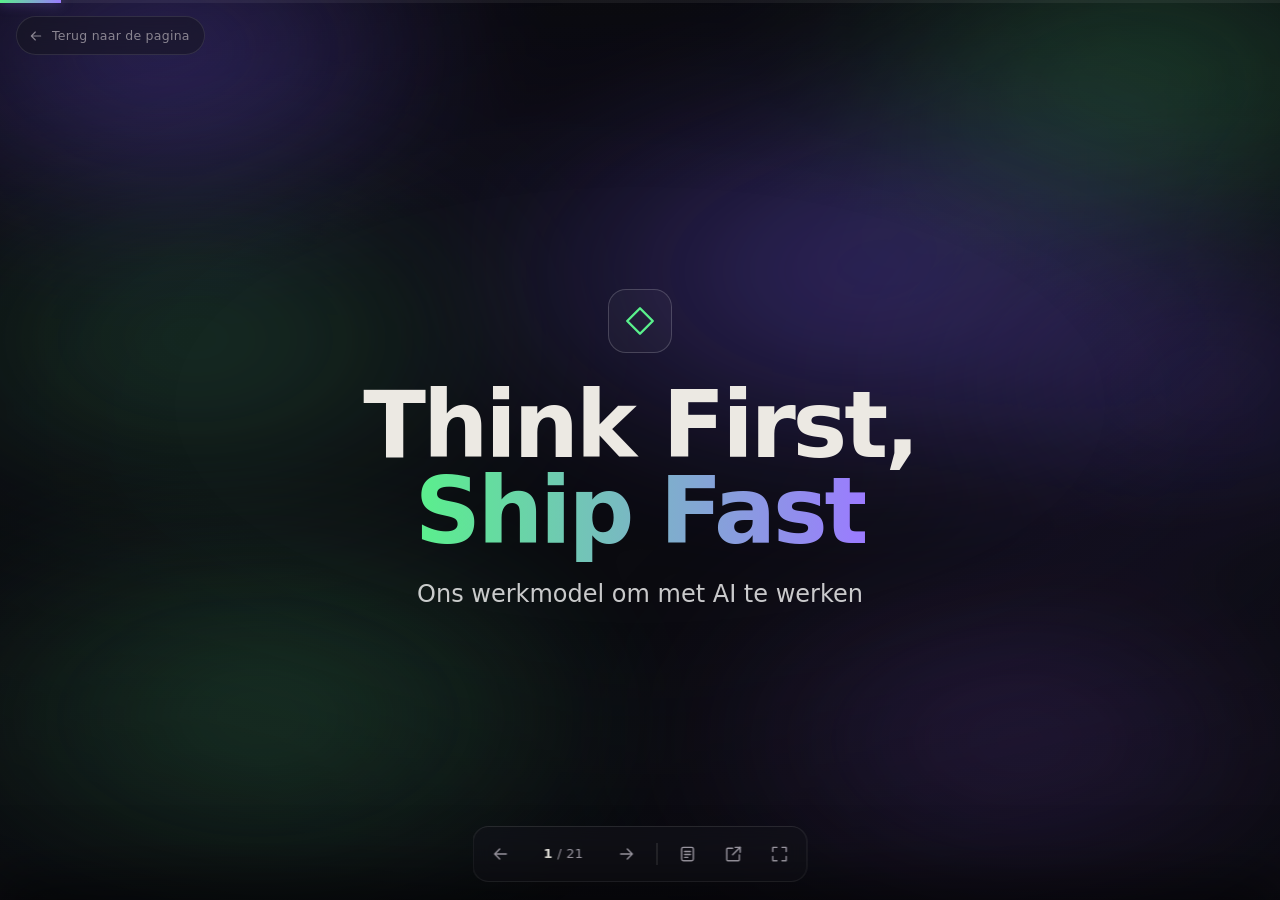
==== slides.html @ 0e923dcb "Reorder slides so the two routes follow the triage Put Discovery and Delivery straight after the tri" ====
<!doctype html>
<html lang="nl">
<head>
  <meta charset="utf-8">
  <meta name="viewport" content="width=device-width, initial-scale=1">
  <title>Think First, Ship Fast · pitch</title>
  <meta name="description" content="Pitch-deck van het triage-werkmodel Think First, Ship Fast.">
  <link rel="icon" type="image/svg+xml" href="favicon.svg">
  <link rel="stylesheet" href="slides.css">
</head>
<body>

  <!-- ============ ICON-SPRITE (dunne lijn-iconen) ============ -->
  <svg width="0" height="0" style="position:absolute" aria-hidden="true" focusable="false">
    <defs>
      <symbol id="ic-diamond" viewBox="0 0 24 24"><path d="M12 3 21 12 12 21 3 12z"/></symbol>
      <symbol id="ic-bolt" viewBox="0 0 24 24"><path d="M13 2 4 14h6v8l9-12h-6z"/></symbol>
      <symbol id="ic-hourglass" viewBox="0 0 24 24"><path d="M6 2h12M6 22h12M8 2v3.5l4 4 4-4V2M8 22v-3.5l4-4 4 4V22"/></symbol>
      <symbol id="ic-compass" viewBox="0 0 24 24"><circle cx="12" cy="12" r="9"/><path d="M16 8l-5 3-2 5 5-3z"/></symbol>
      <symbol id="ic-mean" viewBox="0 0 24 24"><path d="M3 19h18"/><path d="M3 17c4.5 0 4-11 9-11s4.5 11 9 11"/></symbol>
      <symbol id="ic-copy" viewBox="0 0 24 24"><rect x="9" y="9" width="12" height="12" rx="2"/><path d="M5 15H4a2 2 0 0 1-2-2V4a2 2 0 0 1 2-2h9a2 2 0 0 1 2 2v1"/></symbol>
      <symbol id="ic-target" viewBox="0 0 24 24"><circle cx="12" cy="12" r="9"/><circle cx="12" cy="12" r="5"/><circle cx="12" cy="12" r="1.4"/></symbol>
      <symbol id="ic-sliders" viewBox="0 0 24 24"><path d="M4 21v-7M4 10V3M12 21v-9M12 8V3M20 21v-5M20 12V3"/><path d="M1.5 10h5M9.5 8h5M17.5 12h5"/></symbol>
      <symbol id="ic-search" viewBox="0 0 24 24"><circle cx="11" cy="11" r="7"/><path d="m21 21-4.35-4.35"/></symbol>
      <symbol id="ic-rocket" viewBox="0 0 24 24"><path d="M12 3c3 2.4 4.5 6 4.5 9.4L12 16l-4.5-3.6C7.5 9 9 5.4 12 3z"/><path d="M7.5 12.5 5 15l2.2.5.5 2.2 2.3-2.7M16.5 12.5 19 15l-2.2.5-.5 2.2-2.3-2.7"/><circle cx="12" cy="9.5" r="1.5"/></symbol>
      <symbol id="ic-shield-check" viewBox="0 0 24 24"><path d="M12 3l7 3v5c0 4.5-3 8-7 10-4-2-7-5.5-7-10V6z"/><path d="M9 12l2 2 4-4"/></symbol>
      <symbol id="ic-signal" viewBox="0 0 24 24"><path d="M5 20v-3.5M10 20v-7.5M15 20v-11M20 20V4.5"/></symbol>
      <symbol id="ic-ddiamond" viewBox="0 0 24 24"><path d="M2.5 12 7 7.5 11.5 12 7 16.5z"/><path d="M12.5 12 17 7.5 21.5 12 17 16.5z"/></symbol>
      <symbol id="ic-ai" viewBox="0 0 24 24"><path d="M12 3l1.9 6.1L20 11l-6.1 1.9L12 19l-1.9-6.1L4 11l6.1-1.9z"/></symbol>
      <symbol id="ic-user" viewBox="0 0 24 24"><circle cx="12" cy="8" r="3.5"/><path d="M5 20c0-3.6 3.2-5.5 7-5.5s7 1.9 7 5.5"/></symbol>
      <symbol id="ic-build" viewBox="0 0 24 24"><path d="M12 3 3 7.5 12 12l9-4.5z"/><path d="M3 12l9 4.5 9-4.5M3 16.5 12 21l9-4.5"/></symbol>
      <symbol id="ic-code" viewBox="0 0 24 24"><path d="m9 7-5 5 5 5M15 7l5 5-5 5"/></symbol>
      <symbol id="ic-package" viewBox="0 0 24 24"><path d="M21 8 12 3 3 8v8l9 5 9-5z"/><path d="M3 8l9 5 9-5M12 13v8"/></symbol>
      <symbol id="ic-eye" viewBox="0 0 24 24"><path d="M2 12s3.8-6.5 10-6.5S22 12 22 12s-3.8 6.5-10 6.5S2 12 2 12z"/><circle cx="12" cy="12" r="3"/></symbol>
      <symbol id="ic-checklist" viewBox="0 0 24 24"><path d="M10 6h10M10 12h10M10 18h10"/><path d="M3.5 6 5 7.5 7.5 5M3.5 12 5 13.5 7.5 11M3.5 18 5 19.5 7.5 17"/></symbol>
      <symbol id="ic-loop" viewBox="0 0 24 24"><path d="M20 12a8 8 0 1 1-2.3-5.6"/><path d="M20 3v4h-4"/></symbol>
      <symbol id="ic-flag" viewBox="0 0 24 24"><path d="M5 21V4M5 4h12l-2.5 3.5L17 11H5"/></symbol>
      <symbol id="ic-route" viewBox="0 0 24 24"><circle cx="5.5" cy="18.5" r="2.5"/><circle cx="18.5" cy="5.5" r="2.5"/><path d="M8 18.5h6a3.5 3.5 0 0 0 3.5-3.5V8"/></symbol>
      <symbol id="ic-branch" viewBox="0 0 24 24"><circle cx="6" cy="6" r="2.5"/><circle cx="6" cy="18" r="2.5"/><circle cx="18" cy="8" r="2.5"/><path d="M6 8.5v7M8.5 6.5H13a2.5 2.5 0 0 1 2.5 2.5"/></symbol>
      <symbol id="ic-scale" viewBox="0 0 24 24"><path d="M12 4v16M7 20h10"/><path d="M12 6 6 8m6-2 6 2"/><path d="M3 14 6 8l3 6a3 3 0 0 1-6 0zM15 14l3-6 3 6a3 3 0 0 1-6 0z"/></symbol>
      <symbol id="ic-swap" viewBox="0 0 24 24"><path d="M7 4 4 7l3 3M4 7h11a4 4 0 0 1 4 4M17 20l3-3-3-3M20 17H9a4 4 0 0 1-4-4"/></symbol>
      <symbol id="ic-users" viewBox="0 0 24 24"><circle cx="9" cy="8" r="3.2"/><path d="M3 20c0-3.3 2.8-5 6-5s6 1.7 6 5"/><path d="M16 5.2a3.2 3.2 0 0 1 0 5.6M21.5 20c0-2.6-1.7-4.2-4.2-4.7"/></symbol>
      <symbol id="ic-minus" viewBox="0 0 24 24"><circle cx="12" cy="12" r="9"/><path d="M8 12h8"/></symbol>
      <symbol id="ic-shield" viewBox="0 0 24 24"><path d="M12 3l7 3v5c0 4.5-3 8-7 10-4-2-7-5.5-7-10V6z"/></symbol>
      <symbol id="ic-ask" viewBox="0 0 24 24"><circle cx="12" cy="12" r="9"/><path d="M9.6 9.4a2.4 2.4 0 0 1 4.6 1c0 1.6-1.9 2-1.9 3.4"/><path d="M12 17.2h.01"/></symbol>
      <symbol id="ic-check" viewBox="0 0 24 24"><path d="M5 12l4.5 4.5L19 7"/></symbol>
      <symbol id="ic-arrow-left" viewBox="0 0 24 24"><path d="M19 12H5M11 6l-6 6 6 6"/></symbol>
      <symbol id="ic-arrow-right" viewBox="0 0 24 24"><path d="M5 12h14M13 6l6 6-6 6"/></symbol>
      <symbol id="ic-notes" viewBox="0 0 24 24"><rect x="5" y="4" width="14" height="16" rx="2"/><path d="M8.5 9h7M8.5 12.5h7M8.5 16h4"/></symbol>
      <symbol id="ic-expand" viewBox="0 0 24 24"><path d="M4 9V4h5M20 9V4h-5M4 15v5h5M20 15v5h-5"/></symbol>
      <symbol id="ic-external" viewBox="0 0 24 24"><path d="M14 4h6v6"/><path d="M20 4 11 13"/><path d="M19 13v6a1 1 0 0 1-1 1H5a1 1 0 0 1-1-1V6a1 1 0 0 1 1-1h6"/></symbol>
      <symbol id="ic-close" viewBox="0 0 24 24"><path d="M6 6l12 12M18 6 6 18"/></symbol>
    </defs>
  </svg>

  <div class="bg-aura" aria-hidden="true"></div>
  <div class="veil" aria-hidden="true"></div>

  <div class="deck-progress" aria-hidden="true"><span id="deckBar"></span></div>

  <a class="deck-back" href="index.html"><svg class="ico"><use href="#ic-arrow-left"/></svg><span>Terug naar de pagina</span></a>

  <main class="stage" id="stage">

    <!-- ============ 1 · titel ============ -->
    <section class="slide title" aria-label="Slide 1 van 21">
      <div class="mark"><svg class="ico" style="color:var(--mens)"><use href="#ic-diamond"/></svg></div>
      <h1>Think First,<br><span class="grad">Ship Fast</span></h1>
      <p class="lede">Ons werkmodel om met AI te werken</p>
      <div class="slide-notes"><span class="nlabel">Spreeknotities</span>
        <ul>
          <li>Dit is een werkmodel om AI in te zetten zonder ons oordeel weg te geven.</li>
        </ul>
      </div>
    </section>
    <!-- ============ 2 · verantwoording: AI-hulp en bronnen ============ -->
    <section class="slide" aria-label="Slide 2 van 21">
      <div class="slide-split top">
       <div class="split-lead">
        <p class="slide-kicker"><span class="dot"></span>Verantwoording</p>
        <h2 class="slide-title">Gemaakt met AI, geregisseerd door mij</h2>
        <ul class="points">
          <li class="point mens"><span class="ico"><svg><use href="#ic-user"/></svg></span><span class="txt">Ik heb <b>de basis van de teksten zelf geschreven</b></span></li>
          <li class="point ai"><span class="ico"><svg><use href="#ic-ai"/></svg></span><span class="txt">AI heeft aangevuld en aangescherpt, ik heb daarna <b>de regie gehouden</b></span></li>
        </ul>
       </div>
        <div class="srcpanel">
          <p class="srchead"><svg class="ico"><use href="#ic-notes"/></svg>Bronnen<span class="srccount">9</span></p>
          <ol class="srclist">
            <li><cite>The Impact of AI on Developer Productivity</cite><span class="srcmeta">GitHub · 2023</span></li>
            <li><cite>Unleashing developer productivity with generative AI</cite><span class="srcmeta">McKinsey · 2023</span></li>
            <li><cite>Generative AI enhances individual creativity but reduces collective diversity</cite><span class="srcmeta">Doshi en Hauser, Science Advances · 2024</span></li>
            <li><cite>Accelerate State of DevOps Report</cite><span class="srcmeta">Google DORA · 2024</span></li>
            <li><cite>2× – nine months later</cite><span class="srcmeta">Fin, Intercom · 2026</span></li>
            <li><cite>Developer Survey: AI</cite><span class="srcmeta">Stack Overflow · 2024</span></li>
            <li><cite>Craft and beauty: the business value of form in function</cite><span class="srcmeta">Katie Dill, Stripe · 2024</span></li>
            <li><cite>UX-Context Design</cite><span class="srcmeta">Tony Alicea, Nielsen Norman Group · 2026</span></li>
            <li><cite>DESIGN.md</cite><span class="srcmeta">Google Labs · 2026</span></li>
          </ol>
          <p class="srcfoot">Volledige links staan op de one-pager, sectie Bronnen.</p>
        </div>
      </div>
      <div class="slide-notes"><span class="nlabel">Spreeknotities</span>
        <ul>
          <li>Even open over hoe dit stuk gemaakt is.</li>
          <li>De basis van de teksten heb ik zelf geschreven, dit is mijn eigen denkwerk en mijn eigen ervaring.</li>
          <li>AI heeft daarna aangevuld en aangescherpt, en ik heb elke keuze zelf gemaakt. Dus AI in de lus, mens aan het stuur, precies waar dit model over gaat.</li>
          <li>De cijfers en claims komen uit negen bronnen, die staan met links op de one-pager.</li>
        </ul>
      </div>
    </section>
    <!-- ============ 3 · kwaliteit is bijna niet te definiëren ============ -->
    <section class="slide" aria-label="Slide 3 van 21">
      <p class="slide-kicker"><span class="dot"></span>01 · Kwaliteit</p>
      <h2 class="slide-title">Kwaliteit is bijna niet te definiëren</h2>
      <div class="slide-split">
        <ul class="points">
          <li class="point"><span class="ico"><svg><use href="#ic-diamond"/></svg></span><span class="txt">Kwaliteit betekent iets anders <b>per bedrijf en per probleem</b></span></li>
          <li class="point warn"><span class="ico"><svg><use href="#ic-mean"/></svg></span><span class="txt">De valkuil: kwaliteit terugbrengen tot "mooi" of "werkt perfect"</span></li>
          <li class="point ai"><span class="ico"><svg><use href="#ic-ai"/></svg></span><span class="txt">Iets dat er op het eerste oog mooi uitziet en goed lijkt te werken, maakt AI inmiddels <b>moeiteloos</b></span></li>
          <li class="point mens"><span class="ico"><svg><use href="#ic-target"/></svg></span><span class="txt">Kwaliteit is <b>niet hoe iets eruitziet</b></span></li>
        </ul>
        <div class="illo">
          <svg viewBox="0 0 300 180" role="img" aria-label="Kwaliteit is lastig te definiëren">
            <polygon points="150,40 208,95 150,150 92,95" fill="rgba(63,198,174,.06)" stroke="#3fc6ae" stroke-width="1.8"/>
            <text x="150" y="108" text-anchor="middle" font-size="44" font-weight="700" fill="#3fc6ae">?</text>
            <text x="150" y="172" text-anchor="middle" font-size="11">wat is "goed"?</text>
            <text x="34" y="52" font-size="10" opacity=".55">mooi</text>
            <text x="252" y="48" font-size="10" text-anchor="end" opacity=".55">foutloos</text>
            <text x="256" y="150" font-size="10" text-anchor="end" opacity=".55">snel</text>
          </svg>
        </div>
      </div>
      <div class="slide-notes"><span class="nlabel">Spreeknotities</span>
        <ul>
          <li>Kwaliteit is bijna niet te definiëren.</li>
          <li>Iedereen vindt kwaliteit belangrijk, maar niemand krijgt het scherp. Het betekent per bedrijf en per probleem iets anders.</li>
          <li>De valkuil is dat we kwaliteit samenpersen tot "mooi" of "foutloos", en dat is steeds meer een basisvereiste.</li>
          <li>Iets dat er goed uitziet en werkt, maakt AI inmiddels zelf. Kwaliteit zit dus niet in hoe iets eruitziet.</li>
          <li>AI kan niet bepalen óf iets zou moeten bestaan, en dat is precies waar kwaliteit begint.</li>
          <li>Het gevaar is niet dat AI alles slecht maakt, maar dat het middelmaat sneller en overtuigender maakt.</li>
        </ul>
      </div>
    </section>
    <!-- ============ 4 · sneller was altijd de agenda ============ -->
    <section class="slide" aria-label="Slide 4 van 21">
      <p class="slide-kicker"><span class="dot"></span>02 · Sneller</p>
      <h2 class="slide-title">Sneller was altijd de agenda</h2>
      <div class="slide-split">
        <ul class="points">
          <li class="point"><span class="ico"><svg><use href="#ic-bolt"/></svg></span><span class="txt">Elke goede designer wil zijn werk het liefst <b>gisteren al</b> bij klanten</span></li>
          <li class="point warn"><span class="ico"><svg><use href="#ic-scale"/></svg></span><span class="txt">We leveren vaak in op volledigheid, afwerking en zekerheid, om sneller te leren</span></li>
          <li class="point"><span class="ico"><svg><use href="#ic-eye"/></svg></span><span class="txt">Bijna niets wat live staat, ziet eruit zoals ik het voor me zag</span></li>
          <li class="point mens"><span class="ico"><svg><use href="#ic-check"/></svg></span><span class="txt">Sneller blijft het doel, <b>alleen niet ten koste van een goede keuze</b></span></li>
        </ul>
        <div class="illo">
          <svg viewBox="0 0 300 170" role="img" aria-label="Altijd sneller willen leveren">
            <g stroke="#3fc6ae" stroke-width="2.6" fill="none" stroke-linecap="round" stroke-linejoin="round">
              <path d="M40 60 62 90 40 120"/><path d="M72 60 94 90 72 120"/><path d="M104 60 126 90 104 120"/>
            </g>
            <circle cx="212" cy="90" r="34" fill="none" stroke="#3fc6ae" stroke-width="1.8"/>
            <path d="M212 90V68M212 90l15 8" fill="none" stroke="#3fc6ae" stroke-width="2" stroke-linecap="round"/>
            <text x="150" y="158" text-anchor="middle" font-size="11">altijd sneller willen leveren</text>
          </svg>
        </div>
      </div>
      <div class="slide-notes"><span class="nlabel">Spreeknotities</span>
        <ul>
          <li>Ik pleit niet voor langzamer werken.</li>
          <li>Designers willen altijd sneller leveren, dat is niks nieuws.</li>
          <li>We leveren voortdurend in op volledigheid en zekerheid, in naam van leren en opleveren.</li>
          <li>Bijna niets van mijn werk in productie ziet eruit zoals ik het bedacht.</li>
        </ul>
      </div>
    </section>
    <!-- ============ 5 · ai-first denkt alleen aan delivery ============ -->
    <section class="slide" aria-label="Slide 5 van 21">
      <p class="slide-kicker"><span class="dot"></span>03 · Twee kanten</p>
      <h2 class="slide-title">AI-first denkt alleen aan Delivery</h2>
      <div class="slide-split">
        <ul class="points">
          <li class="point warn"><span class="ico"><svg><use href="#ic-copy"/></svg></span><span class="txt">Het AI-first-denken slaat "software bouwen" plat tot <b>één activiteit</b></span></li>
          <li class="point"><span class="ico"><svg><use href="#ic-branch"/></svg></span><span class="txt">Er zijn eigenlijk <b>twee manieren</b> van werk maken</span></li>
          <li class="point mens sub"><span class="ico"><svg><use href="#ic-search"/></svg></span><span class="txt"><b>Discovery</b>, bepalen wat er zou moeten bestaan</span></li>
          <li class="point ai sub"><span class="ico"><svg><use href="#ic-rocket"/></svg></span><span class="txt"><b>Delivery</b>, het efficiënt maken zodra de beslissing vaststaat</span></li>
          <li class="point"><span class="ico"><svg><use href="#ic-scale"/></svg></span><span class="txt">Het AI-first-denken leunt scheef naar <span class="accent" style="color:var(--ai)">Delivery</span></span></li>
        </ul>
        <div class="illo">
          <svg viewBox="0 0 300 180" role="img" aria-label="Twee manieren van werk maken: Discovery en Delivery">
            <circle cx="80" cy="74" r="40" fill="rgba(90,240,140,.07)" stroke="#5af08c" stroke-width="1.6"/>
            <polygon points="80,58 96,74 80,90 64,74" fill="none" stroke="#5af08c" stroke-width="1.5"/>
            <text x="80" y="136" text-anchor="middle" class="lbl-mens">Discovery</text>
            <text x="80" y="151" text-anchor="middle" font-size="10">wat moet bestaan</text>
            <circle cx="220" cy="74" r="40" fill="rgba(155,123,255,.07)" stroke="#9b7bff" stroke-width="1.6"/>
            <path d="M210 62 224 74 210 86" fill="none" stroke="#9b7bff" stroke-width="1.8" stroke-linecap="round" stroke-linejoin="round"/>
            <path d="M224 62 238 74 224 86" fill="none" stroke="#9b7bff" stroke-width="1.8" stroke-linecap="round" stroke-linejoin="round"/>
            <text x="220" y="136" text-anchor="middle" class="lbl-ai">Delivery</text>
            <text x="220" y="151" text-anchor="middle" font-size="10">efficiënt maken</text>
          </svg>
        </div>
      </div>
      <div class="slide-notes"><span class="nlabel">Spreeknotities</span>
        <ul>
          <li>Er zijn twee manieren van werk maken, en het AI-first-denken kent er maar één.</li>
          <li>Het AI-first-denken stelt vooral één vraag, hoe bouwen we sneller. En daar levert het echt op, dus dit is geen stroman.</li>
          <li>Maar snelheid is maar één kant, sneller bouwen verschuift de last naar review en QA.</li>
          <li>Wat ik om me heen zie, AI versnelt het ontwikkelwerk en daardoor wordt UX vaker gevraagd voor hand-offs en om de backlog te vullen.</li>
          <li>Discovery gaat over wát er zou moeten bestaan, en daar golden designers vaak als de poortwachters tussen vraag en uitvoering.</li>
        </ul>
      </div>
    </section>
    <!-- ============ 6 · per project: hoeveel denkwerk vóór we bouwen? ============ -->
    <section class="slide" aria-label="Slide 6 van 21">
      <p class="slide-kicker"><span class="dot"></span>04 · De kern</p>
      <h2 class="slide-title">Per project: hoeveel denkwerk vóór we bouwen?</h2>
      <div class="slide-split">
        <ul class="points">
          <li class="point"><span class="ico"><svg><use href="#ic-sliders"/></svg></span><span class="txt">We kiezen <b>per project</b> hoeveel denkwerk nodig is voordat we bouwen</span></li>
          <li class="point mens"><span class="ico"><svg><use href="#ic-search"/></svg></span><span class="txt">Veel onzekerheid, grote impact of kans op onderscheid <span class="accent">vraagt Discovery</span></span></li>
          <li class="point ai"><span class="ico"><svg><use href="#ic-rocket"/></svg></span><span class="txt">Weinig onzekerheid en een duidelijke oplossing <span class="accent">vraagt Delivery</span></span></li>
        </ul>
        <div class="illo">
          <svg viewBox="0 0 300 172" role="img" aria-label="Per project kiezen we hoeveel denkwerk nodig is">
            <defs><linearGradient id="g4" x1="0" y1="0" x2="1" y2="0"><stop offset="0" stop-color="#9b7bff"/><stop offset="1" stop-color="#5af08c"/></linearGradient></defs>
            <path d="M56 140 A 94 94 0 0 1 244 140" fill="none" stroke="url(#g4)" stroke-width="7" stroke-linecap="round"/>
            <line x1="150" y1="140" x2="190" y2="72" stroke="#ece9e3" stroke-width="2.6" stroke-linecap="round"/>
            <circle cx="150" cy="140" r="6" fill="#ece9e3"/>
            <text x="150" y="118" text-anchor="middle" font-size="10">hoeveel denkwerk?</text>
            <text x="50" y="162" text-anchor="middle" class="lbl-ai">Delivery</text>
            <text x="250" y="162" text-anchor="middle" class="lbl-mens">Discovery</text>
          </svg>
        </div>
      </div>
      <div class="slide-notes"><span class="nlabel">Spreeknotities</span>
        <ul>
          <li>Dit is het hele model in één beeld.</li>
          <li>We doen niet meer elk project volgens hetzelfde proces.</li>
          <li>Veel onzekerheid, impact of kans op onderscheid gaat naar Discovery, de rest naar Delivery.</li>
          <li>De winst, AI versnelt het bouwen en wij zetten ons oordeel in waar het telt.</li>
        </ul>
      </div>
    </section>
    <!-- ============ 7 · één vraag bepaalt de route ============ -->
    <section class="slide" aria-label="Slide 7 van 21">
      <p class="slide-kicker"><span class="dot"></span>05 · De triage</p>
      <h2 class="slide-title">Eén vraag bepaalt de route</h2>
      <div class="slide-split">
        <ul class="points">
          <li class="point"><span class="ico"><svg><use href="#ic-diamond"/></svg></span><span class="txt">Eén vraag bij de start van een project: <b>Discovery of alleen Delivery?</b></span></li>
          <li class="point"><span class="ico"><svg><use href="#ic-scale"/></svg></span><span class="txt">Check één: <b>valt er nog iets te kiezen</b>, of ligt de oplossing al vast?</span></li>
          <li class="point"><span class="ico"><svg><use href="#ic-shield-check"/></svg></span><span class="txt">Check twee: is dit <b>verantwoord</b> om zonder onderzoek te bouwen?</span></li>
        </ul>
        <div class="gatemini">
          <svg viewBox="0 0 300 190" role="img" aria-label="Challenge gaat via de triage naar Discovery of Delivery">
            <defs>
              <marker id="s-mens" markerWidth="8" markerHeight="8" refX="6" refY="4" orient="auto"><path d="M0 0 8 4 0 8z" fill="#5af08c" stroke="none"/></marker>
              <marker id="s-ai" markerWidth="8" markerHeight="8" refX="6" refY="4" orient="auto"><path d="M0 0 8 4 0 8z" fill="#9b7bff" stroke="none"/></marker>
              <marker id="s-n" markerWidth="8" markerHeight="8" refX="6" refY="4" orient="auto"><path d="M0 0 8 4 0 8z" fill="#948f9e" stroke="none"/></marker>
            </defs>
            <style>
              .b{fill:#20202a;stroke:rgba(255,255,255,.28)}
              .t{fill:#ece9e3;font:600 12px "Helvetica Neue",Arial,sans-serif;text-anchor:middle}
              .tm{fill:#7fd9a0;font:700 11px "Helvetica Neue",Arial,sans-serif;text-anchor:middle}
              .ta{fill:#c3b0ff;font:700 11px "Helvetica Neue",Arial,sans-serif;text-anchor:middle}
            </style>
            <rect class="b" x="6" y="78" width="80" height="34" rx="8"/>
            <text class="t" x="46" y="99">Challenge</text>
            <line x1="86" y1="95" x2="106" y2="95" stroke="#948f9e" stroke-width="1.5" marker-end="url(#s-n)"/>
            <polygon points="150,68 180,95 150,122 120,95" fill="#20202a" stroke="rgba(255,255,255,.42)" stroke-width="1.4"/>
            <text class="t" x="150" y="99" style="font-size:11px">Triage</text>
            <path d="M172 82 C200 64 210 46 232 46" fill="none" stroke="#5af08c" stroke-width="1.6" marker-end="url(#s-mens)"/>
            <rect x="234" y="30" width="62" height="32" rx="8" fill="rgba(90,240,140,.10)" stroke="#5af08c" stroke-width="1.3"/>
            <text class="tm" x="265" y="50">Discovery</text>
            <path d="M172 108 C200 126 210 144 232 144" fill="none" stroke="#9b7bff" stroke-width="1.6" marker-end="url(#s-ai)"/>
            <rect x="234" y="128" width="62" height="32" rx="8" fill="rgba(155,123,255,.10)" stroke="#9b7bff" stroke-width="1.3"/>
            <text class="ta" x="265" y="148">Delivery</text>
          </svg>
        </div>
      </div>
      <div class="slide-notes"><span class="nlabel">Spreeknotities</span>
        <ul>
          <li>De triage is het scharnier van het model.</li>
          <li>Het kernteam, UX, PO en dev, legt eerst een korte basis vast: probleem, gebruiker, doel, risico's en uitkomst.</li>
          <li>Dan twee checks. Valt er nog iets te kiezen, want als de oplossing al vaststaat is Discovery verspilling.</li>
          <li>En is dit verantwoord, want bij kwetsbare gebruikers of gevoelige data mag je niet blind bouwen.</li>
          <li>Een project mag later opnieuw door de triage als er iets verandert.</li>
        </ul>
      </div>
    </section>
    <!-- ============ 8 · discovery, jij stuurt de ai ============ -->
    <section class="slide mens" aria-label="Slide 8 van 21">
      <p class="slide-kicker"><span class="dot"></span>06 · Discovery</p>
      <h2 class="slide-title">Discovery, jij stuurt de AI</h2>
      <div class="slide-split">
        <ul class="points">
          <li class="point mens"><span class="ico"><svg><use href="#ic-ddiamond"/></svg></span><span class="txt">De volledige <b>double diamond</b>, eerst breed verkennen en dan bewust kiezen</span></li>
          <li class="point mens"><span class="ico"><svg><use href="#ic-ai"/></svg></span><span class="txt">AI helpt met patronen, richtingen, tegenargumenten en concepten</span></li>
          <li class="point mens"><span class="ico"><svg><use href="#ic-user"/></svg></span><span class="txt">Jij bepaalt het <b>echte probleem</b> en de verantwoorde keuze</span></li>
        </ul>
        <div class="illo">
          <svg viewBox="0 0 300 168" role="img" aria-label="De dubbele diamant, breed verkennen en bewust kiezen">
            <line x1="18" y1="85" x2="282" y2="85" stroke="rgba(90,240,140,.22)" stroke-width="1"/>
            <polygon points="28,85 88,45 148,85 88,125" fill="rgba(90,240,140,.05)" stroke="#5af08c" stroke-width="1.8"/>
            <polygon points="152,85 212,45 272,85 212,125" fill="rgba(90,240,140,.10)" stroke="#5af08c" stroke-width="1.8"/>
            <text x="150" y="28" text-anchor="middle" font-size="10">breed, daarna bewust</text>
            <text x="88" y="148" text-anchor="middle" class="lbl-mens">verkennen</text>
            <text x="212" y="148" text-anchor="middle" class="lbl-mens">kiezen</text>
          </svg>
        </div>
      </div>
      <div class="slide-notes"><span class="nlabel">Spreeknotities</span>
        <ul>
          <li>In Discovery stuur jij, AI helpt mee met patronen, richtingen en concepten.</li>
          <li>Volledige double diamond, eerst breed verkennen en dan bewust kiezen.</li>
          <li>Jij bepaalt het echte probleem en de verantwoorde keuze.</li>
          <li>Je levert een besluit met een standpunt, geen scherm.</li>
          <li>Een AI-patroon is een aanwijzing, dus blijf herleidbaar naar de bron.</li>
        </ul>
      </div>
    </section>
    <!-- ============ 9 · drie signalen wijzen naar discovery ============ -->
    <section class="slide" aria-label="Slide 9 van 21">
      <p class="slide-kicker"><span class="dot"></span>07 · Signalen</p>
      <h2 class="slide-title">Drie signalen wijzen naar Discovery</h2>
      <div class="slide-split">
        <ul class="points">
          <li class="point"><span class="ico"><svg><use href="#ic-signal"/></svg></span><span class="txt"><b>Onzekerheid</b>: weten we echt wat het probleem is, of gokken we?</span></li>
          <li class="point"><span class="ico"><svg><use href="#ic-target"/></svg></span><span class="txt"><b>Impact</b>: hoeveel gebruikers raakt dit, en hoe erg is het als we missen?</span></li>
          <li class="point mens"><span class="ico"><svg><use href="#ic-diamond"/></svg></span><span class="txt"><b>Onderscheid</b>: valt hier iets te winnen wat ons echt beter maakt?</span></li>
        </ul>
        <div class="illo">
          <svg viewBox="0 0 300 190" role="img" aria-label="Drie signalen: onzekerheid, impact en onderscheid, hoe hoger hoe eerder Discovery">
            <g stroke="rgba(255,255,255,.14)" stroke-width="8" stroke-linecap="round">
              <line x1="24" y1="46" x2="252" y2="46"/>
              <line x1="24" y1="92" x2="252" y2="92"/>
              <line x1="24" y1="138" x2="252" y2="138"/>
            </g>
            <g stroke="#5af08c" stroke-width="8" stroke-linecap="round">
              <line x1="24" y1="46" x2="196" y2="46"/>
              <line x1="24" y1="92" x2="164" y2="92"/>
              <line x1="24" y1="138" x2="220" y2="138"/>
            </g>
            <text x="24" y="30">onzekerheid</text>
            <text x="24" y="76">impact</text>
            <text x="24" y="122">onderscheid</text>
            <text x="24" y="162" font-size="10">laag</text>
            <text x="252" y="162" font-size="10" text-anchor="end">hoog</text>
            <text x="150" y="182" font-size="11" text-anchor="middle" class="lbl-mens">Hoe hoger, hoe eerder Discovery</text>
          </svg>
        </div>
      </div>
      <div class="slide-notes"><span class="nlabel">Spreeknotities</span>
        <ul>
          <li>Drie signalen, en ze tellen op. Hoe meer er tegelijk hoog staan, hoe eerder Discovery.</li>
          <li>Onzekerheid gaat over het probleem, niet over de oplossing. Weten we wat er speelt of leunen we op een aanname?</li>
          <li>Impact is breedte maal ernst. Een klein ongemak voor iedereen kan zwaarder wegen dan een groot ongemak voor drie mensen.</li>
          <li>Onderscheid is de vraag of we hier het verschil kunnen maken, of dat we iets bouwen dat elke concurrent ook heeft.</li>
          <li>Staan alle drie laag, dan is Delivery geen luiheid maar de juiste keuze.</li>
        </ul>
      </div>
    </section>
    <!-- ============ 10 · discovery is niet van de designteams ============ -->
    <section class="slide" aria-label="Slide 10 van 21">
      <p class="slide-kicker"><span class="dot"></span>08 · Herkomst</p>
      <h2 class="slide-title">Discovery is niet van de designteams</h2>
      <div class="slide-split">
        <ul class="points">
          <li class="point mens"><span class="ico"><svg><use href="#ic-users"/></svg></span><span class="txt">Goede ideeën kunnen overal vandaan komen, van engineering en support tot de klant zelf</span></li>
          <li class="point warn"><span class="ico"><svg><use href="#ic-ai"/></svg></span><span class="txt">Maar het bedenken van wat er zou moeten bestaan, <b>dat neemt AI niet over</b></span></li>
        </ul>
        <div class="illo">
          <svg viewBox="0 0 300 180" role="img" aria-label="Ideeën komen overal vandaan naar Discovery">
            <defs><marker id="src-a" markerWidth="8" markerHeight="8" refX="6" refY="4" orient="auto"><path d="M0 0 8 4 0 8z" fill="#948f9e" stroke="none"/></marker></defs>
            <circle cx="150" cy="90" r="34" fill="rgba(90,240,140,.08)" stroke="#5af08c" stroke-width="1.7"/>
            <text x="150" y="94" text-anchor="middle" class="lbl-mens" font-size="12">Discovery</text>
            <text x="30" y="36" font-size="10">engineering</text>
            <text x="270" y="36" font-size="10" text-anchor="end">support</text>
            <text x="30" y="160" font-size="10">research</text>
            <text x="270" y="160" font-size="10" text-anchor="end">de klant</text>
            <g fill="none" stroke="#948f9e" stroke-width="1.3">
              <path d="M58 44 C92 56 102 62 120 74" marker-end="url(#src-a)"/>
              <path d="M242 44 C208 56 198 62 180 74" marker-end="url(#src-a)"/>
              <path d="M58 152 C92 140 102 132 120 108" marker-end="url(#src-a)"/>
              <path d="M242 152 C208 140 198 132 180 108" marker-end="url(#src-a)"/>
            </g>
          </svg>
        </div>
      </div>
      <div class="slide-notes"><span class="nlabel">Spreeknotities</span>
        <ul>
          <li>Discovery is niet van ons alleen.</li>
          <li>De beste organisaties laten ideeën van overal komen, van engineering en support tot leiding, research en de klant.</li>
          <li>Onze rol is niet dat wij als enige bedenken, maar dat wij het denkwerk goed organiseren.</li>
          <li>Het bedenken van wat waardevol is, neemt AI niet over.</li>
        </ul>
      </div>
    </section>
    <!-- ============ 11 · delivery, jij bewaakt de ai ============ -->
    <section class="slide ai" aria-label="Slide 11 van 21">
      <p class="slide-kicker"><span class="dot"></span>09 · Delivery</p>
      <h2 class="slide-title">Delivery, jij bewaakt de AI</h2>
      <div class="slide-split">
        <ul class="points">
          <li class="point ai"><span class="ico"><svg><use href="#ic-build"/></svg></span><span class="txt">AI bouwt een werkende versie, jij <b>controleert en beslist</b></span></li>
          <li class="point ai"><span class="ico"><svg><use href="#ic-code"/></svg></span><span class="txt">We prototypen in code om een besluit te toetsen <b>voor het naar dev gaat</b></span></li>
          <li class="point ai"><span class="ico"><svg><use href="#ic-shield-check"/></svg></span><span class="txt">Het prototype is <b>bruikbaar richting productie</b>, geen wegwerp-HTML</span></li>
          <li class="point ai"><span class="ico"><svg><use href="#ic-package"/></svg></span><span class="txt">Oplevering is een werkend prototype met een <b>lichte overdracht</b></span></li>
        </ul>
        <div class="illo">
          <svg viewBox="0 0 300 172" role="img" aria-label="Delivery levert snel een werkend, gecontroleerd prototype">
            <g stroke="#9b7bff" stroke-width="2.6" fill="none" stroke-linecap="round" stroke-linejoin="round">
              <path d="M26 62 40 86 26 110"/><path d="M46 62 60 86 46 110"/><path d="M66 62 80 86 66 110"/>
            </g>
            <rect x="104" y="46" width="150" height="92" rx="10" fill="rgba(155,123,255,.06)" stroke="#9b7bff" stroke-width="1.6"/>
            <line x1="104" y1="66" x2="254" y2="66" stroke="#9b7bff" stroke-width="1.2"/>
            <g fill="#9b7bff" stroke="none"><circle cx="116" cy="56" r="2.4"/><circle cx="125" cy="56" r="2.4"/><circle cx="134" cy="56" r="2.4"/></g>
            <g stroke="rgba(255,255,255,.22)" stroke-width="4" stroke-linecap="round">
              <line x1="118" y1="86" x2="196" y2="86"/><line x1="118" y1="100" x2="238" y2="100"/><line x1="118" y1="114" x2="176" y2="114"/>
            </g>
            <circle cx="246" cy="126" r="15" fill="#0b0b10" stroke="#5af08c" stroke-width="1.8"/>
            <path d="M239 126 244 131 253 120" fill="none" stroke="#5af08c" stroke-width="2.2" stroke-linecap="round" stroke-linejoin="round"/>
            <text x="150" y="162" text-anchor="middle" font-size="11">prototype = het besluit</text>
          </svg>
        </div>
      </div>
      <div class="slide-notes"><span class="nlabel">Spreeknotities</span>
        <ul>
          <li>Hier draait de rol om: in Discovery stuur je, hier bewaak je.</li>
          <li>AI maakt een werkende versie, jij controleert en neemt het besluit.</li>
          <li>Je bewaakt uitzonderingen, samenhang, toegankelijkheid, teksten en risico's.</li>
          <li>We prototypen in code om een besluit te toetsen voordat het naar dev gaat.</li>
          <li>Voorbeeld, operationeel werk zoals inloggen of een betaalstap gaat bijna direct hierheen.</li>
          <li>Benadruk dat het prototype grotendeels bruikbaar is richting productie, zodat dev erop verder bouwt. Dat vraagt code-gebaseerde tooling, geen wegwerp-HTML.</li>
        </ul>
      </div>
    </section>
    <!-- ============ 12 · ai maakt, wij bewaken ============ -->
    <section class="slide" aria-label="Slide 12 van 21">
      <p class="slide-kicker"><span class="dot"></span>10 · Kwaliteitslat</p>
      <h2 class="slide-title">AI maakt, wij bewaken</h2>
      <div class="slide-split">
        <ul class="points">
          <li class="point ai"><span class="ico"><svg><use href="#ic-eye"/></svg></span><span class="txt">AI maakt, wij <b>bewaken de kwaliteit</b> en nemen het besluit</span></li>
          <li class="point ai"><span class="ico"><svg><use href="#ic-checklist"/></svg></span><span class="txt">Elke oplevering langs dezelfde checklist, <b>al vanaf versie 1</b></span></li>
        </ul>
        <div class="dod-panel">
          <p class="dod-head">Definition of done</p>
          <ul class="checklist">
            <li><svg class="ico"><use href="#ic-check"/></svg>FortyTwo</li>
            <li><svg class="ico"><use href="#ic-check"/></svg>Taal (B1)</li>
            <li><svg class="ico"><use href="#ic-check"/></svg>Volledigheid</li>
            <li><svg class="ico"><use href="#ic-check"/></svg>Consistentie</li>
            <li><svg class="ico"><use href="#ic-check"/></svg>Productcontext</li>
            <li><svg class="ico"><use href="#ic-check"/></svg>Goed genoeg</li>
          </ul>
        </div>
      </div>
      <div class="slide-notes"><span class="nlabel">Spreeknotities</span>
        <ul>
          <li>Dit is onze definition of done, en het antwoord op "gaat de kwaliteit dan niet onderuit".</li>
          <li>Elke oplevering gaat langs dezelfde checklist, al vanaf de eerste versie.</li>
          <li>Op de checklist staan FortyTwo, B1-taal, alle situaties, consistentie, productcontext en goed genoeg.</li>
          <li>Wat niet klopt gaat terug, en terugkerende missers verwerken we in onze instructies en het design system.</li>
          <li>Ontwikkelaars gebruiken AI massaal en vertrouwen de uitkomst maar half, precies daarom is een vaste lat nodig in plaats van per geval kijken.</li>
          <li>De grens is duidelijk: wij beoordelen op UX en kwaliteit, niet op de juistheid van de code. Dat blijft het werk van dev en AI.</li>
        </ul>
      </div>
    </section>
    <!-- ============ 13 · bij digitaal inschrijven sloegen we de afweging over ============ -->
    <section class="slide" aria-label="Slide 13 van 21">
      <p class="slide-kicker"><span class="dot"></span>11 · Voorbeeld</p>
      <h2 class="slide-title">Bij digitaal inschrijven sloegen we de afweging over</h2>
      <div class="slide-split">
        <ul class="points">
          <li class="point"><span class="ico"><svg><use href="#ic-users"/></svg></span><span class="txt">Ouders die de taal niet spreken, schrijven hun kind in via dit formulier</span></li>
          <li class="point"><span class="ico"><svg><use href="#ic-bolt"/></svg></span><span class="txt">We zetten AI in voor de vertalingen, want <b>dat kon sneller</b></span></li>
          <li class="point warn"><span class="ico"><svg><use href="#ic-signal"/></svg></span><span class="txt">Onzekerheid, impact en verantwoordelijkheid zijn <b>nooit tegen elkaar afgewogen</b></span></li>
          <li class="point mens"><span class="ico"><svg><use href="#ic-diamond"/></svg></span><span class="txt">Daar ging het mis, en <b>daarom bestaat de triage</b></span></li>
        </ul>
        <div class="illo">
          <svg viewBox="0 0 300 190" role="img" aria-label="De vertaalopdracht ging langs de triage heen, rechtstreeks naar Delivery">
            <defs><marker id="sk-w" markerWidth="9" markerHeight="9" refX="7" refY="4.5" orient="auto"><path d="M0 0 9 4.5 0 9z" fill="#ff7d33" stroke="none"/></marker></defs>
            <rect x="10" y="84" width="78" height="38" rx="9" fill="#20202a" stroke="rgba(255,255,255,.28)"/>
            <text x="49" y="107" text-anchor="middle" font-size="10" fill="#ece9e3">AI-vertaling</text>
            <polygon points="150,80 176,103 150,126 124,103" fill="none" stroke="#948f9e" stroke-width="1.3" stroke-dasharray="4 4" opacity=".55"/>
            <text x="150" y="107" text-anchor="middle" font-size="9" fill="#948f9e" opacity=".8">Triage</text>
            <path d="M90 96 C116 46 186 46 210 94" fill="none" stroke="#ff7d33" stroke-width="1.8" marker-end="url(#sk-w)"/>
            <text x="150" y="36" text-anchor="middle" font-size="10" fill="#ff7d33">afweging overgeslagen</text>
            <rect x="212" y="84" width="78" height="38" rx="9" fill="rgba(155,123,255,.10)" stroke="#9b7bff" stroke-width="1.3"/>
            <text x="251" y="107" text-anchor="middle" font-size="10" fill="#c3b0ff">Delivery</text>
            <text x="150" y="162" text-anchor="middle" font-size="10">de vraag "is dit verantwoord"</text>
            <text x="150" y="176" text-anchor="middle" font-size="10">is nooit gesteld</text>
          </svg>
        </div>
      </div>
      <div class="slide-notes"><span class="nlabel">Spreeknotities</span>
        <ul>
          <li>Bij digitaal inschrijven kunnen ouders die de taal niet spreken hun kind aanmelden via het formulier.</li>
          <li>We zetten AI in om de vertalingen te versnellen. Op snelheid was dat een makkelijke keuze.</li>
          <li>Wat we niet deden: expliciet afwegen of dat verantwoord was. Onzekerheid, impact en verantwoordelijkheid zijn nooit tegen elkaar gezet.</li>
          <li>Daar ging het mis. Niet omdat AI het niet kon, maar omdat we de vraag niet hebben gesteld.</li>
          <li>Dit is een misser van ons, en precies daarom moet de triage een vast moment zijn en geen gevoel.</li>
        </ul>
      </div>
    </section>
    <!-- ============ 14 · zonder principes is de triage een gevoel ============ -->
    <section class="slide" aria-label="Slide 14 van 21">
      <p class="slide-kicker"><span class="dot"></span>12 · Strategie</p>
      <h2 class="slide-title">Zonder principes is de triage een gevoel</h2>
      <div class="slide-split">
        <ul class="points">
          <li class="point"><span class="ico"><svg><use href="#ic-notes"/></svg></span><span class="txt">Onder de triage ligt een korte UX-strategie, <b>één tot twee A4</b></span></li>
          <li class="point mens"><span class="ico"><svg><use href="#ic-target"/></svg></span><span class="txt">De <b>principes</b> zijn het hart, drie tot vijf vuistregels waaraan je beslissingen toetst</span></li>
          <li class="point"><span class="ico"><svg><use href="#ic-compass"/></svg></span><span class="txt">Ze helpen bij twijfel in de triage en geven <b>AI de juiste richting</b></span></li>
          <li class="point mens"><span class="ico"><svg><use href="#ic-search"/></svg></span><span class="txt">Het invullen is zelf <b>Discovery-werk</b>, jij leidt, AI helpt hooguit mee</span></li>
        </ul>
        <div class="illo">
          <svg viewBox="0 0 300 180" role="img" aria-label="Een korte UX-strategie met principes stuurt de triage en de AI">
            <defs><marker id="mstr" markerWidth="8" markerHeight="8" refX="6" refY="4" orient="auto"><path d="M0 0 8 4 0 8z" fill="#948f9e" stroke="none"/></marker></defs>
            <rect x="26" y="32" width="94" height="120" rx="8" fill="rgba(63,198,174,.05)" stroke="#3fc6ae" stroke-width="1.6"/>
            <g stroke="rgba(255,255,255,.20)" stroke-width="3.2" stroke-linecap="round">
              <line x1="42" y1="50" x2="104" y2="50"/><line x1="42" y1="61" x2="90" y2="61"/>
            </g>
            <rect x="38" y="76" width="70" height="48" rx="5" fill="rgba(90,240,140,.10)" stroke="#5af08c" stroke-width="1.3"/>
            <g stroke="#5af08c" stroke-width="2.6" stroke-linecap="round">
              <line x1="48" y1="88" x2="98" y2="88"/><line x1="48" y1="99" x2="98" y2="99"/><line x1="48" y1="110" x2="82" y2="110"/>
            </g>
            <text x="73" y="144" text-anchor="middle" font-size="10">UX-strategie</text>
            <line x1="120" y1="68" x2="176" y2="58" stroke="#948f9e" stroke-width="1.4" marker-end="url(#mstr)"/>
            <polygon points="204,44 224,58 204,72 184,58" fill="none" stroke="#ece9e3" stroke-width="1.5"/>
            <text x="204" y="90" text-anchor="middle" font-size="10">triage</text>
            <line x1="120" y1="112" x2="182" y2="120" stroke="#948f9e" stroke-width="1.4" marker-end="url(#mstr)"/>
            <path d="M213 116l2.7 6.6 6.6 2.7-6.6 2.7-2.7 6.6-2.7-6.6-6.6-2.7 6.6-2.7z" fill="rgba(155,123,255,.45)" stroke="#9b7bff" stroke-width="1.2"/>
            <text x="213" y="150" text-anchor="middle" font-size="10">AI</text>
          </svg>
        </div>
      </div>
      <div class="slide-notes"><span class="nlabel">Spreeknotities</span>
        <ul>
          <li>De triage is geen gevoel alleen, we toetsen haar aan een korte UX-strategie.</li>
          <li>Die beschrijft wat goed is voor onze gebruikers, met visie, principes, problem statement en prioriteiten.</li>
          <li>De principes zijn het belangrijkste, scherpe regels die keuzes sturen en ook AI de goede kant op duwen.</li>
          <li>De modellen zijn slim genoeg, het schaarse is dat wij ze onze context voeren, dus juist deze strategie maakt AI waardevol.</li>
          <li>De valkuil: een strategie die AI in vijf minuten maakt wordt gemiddeld, en dat wil de triage juist voorkomen.</li>
        </ul>
      </div>
    </section>
    <!-- ============ 15 · een evolutie op de triple diamond ============ -->
    <section class="slide" aria-label="Slide 15 van 21">
      <p class="slide-kicker"><span class="dot"></span>13 · Triple diamond</p>
      <h2 class="slide-title">Een evolutie op de triple diamond</h2>
      <div class="slide-split">
        <ul class="points">
          <li class="point"><span class="ico"><svg><use href="#ic-flag"/></svg></span><span class="txt">De vier mijlpalen <b>blijven</b>: Challenge, Problem statement, Solution, Outcome</span></li>
          <li class="point"><span class="ico"><svg><use href="#ic-branch"/></svg></span><span class="txt">Een <b>ontwikkeling</b> van de triple diamond, geen vervanging</span></li>
          <li class="point"><span class="ico"><svg><use href="#ic-users"/></svg></span><span class="txt">Onze gedeelde taal met PO en dev verandert dus <b>niet</b></span></li>
        </ul>
        <div class="illo">
          <svg viewBox="0 0 320 158" role="img" aria-label="De triple diamond met de vier mijlpalen Challenge, Problem statement, Solution en Outcome">
            <defs><linearGradient id="g9" x1="0" y1="0" x2="1" y2="0"><stop offset="0" stop-color="#5af08c"/><stop offset="1" stop-color="#9b7bff"/></linearGradient></defs>
            <line x1="20" y1="66" x2="300" y2="66" stroke="rgba(255,255,255,.12)" stroke-width="1"/>
            <polygon points="20,66 66,40 112,66 66,92" fill="none" stroke="#5af08c" stroke-width="1.6"/>
            <polygon points="112,66 160,40 208,66 160,92" fill="none" stroke="url(#g9)" stroke-width="1.6"/>
            <polygon points="208,66 254,40 300,66 254,92" fill="none" stroke="#9b7bff" stroke-width="1.6"/>
            <g fill="#ece9e3"><circle cx="20" cy="66" r="3.5"/><circle cx="112" cy="66" r="3.5"/><circle cx="208" cy="66" r="3.5"/><circle cx="300" cy="66" r="3.5"/></g>
            <text x="12" y="116" text-anchor="start" font-size="10">Challenge</text>
            <text x="112" y="112" text-anchor="middle" font-size="10">Problem</text>
            <text x="112" y="125" text-anchor="middle" font-size="10">statement</text>
            <text x="208" y="116" text-anchor="middle" font-size="10">Solution</text>
            <text x="308" y="116" text-anchor="end" font-size="10">Outcome</text>
          </svg>
        </div>
      </div>
      <div class="slide-notes"><span class="nlabel">Spreeknotities</span>
        <ul>
          <li>We gooien onze gedeelde taal niet weg.</li>
          <li>Challenge, Problem statement, Solution en Outcome blijven de mijlpalen waarmee we afstemmen met PO en dev.</li>
          <li>Dit is geen heel nieuw proces. Het model zit tussen de mijlpalen, niet eroverheen.</li>
        </ul>
      </div>
    </section>
    <!-- ============ 16 · de triage knipt de route, niet de mijlpalen ============ -->
    <section class="slide" aria-label="Slide 16 van 21">
      <p class="slide-kicker"><span class="dot"></span>14 · De route</p>
      <h2 class="slide-title">De triage knipt de route, niet de mijlpalen</h2>
      <div class="slide-split">
        <ul class="points">
          <li class="point"><span class="ico"><svg><use href="#ic-route"/></svg></span><span class="txt">De triage bepaalt de <b>route ertussen</b>, niet elk project doorloopt hetzelfde proces</span></li>
          <li class="point mens"><span class="ico"><svg><use href="#ic-search"/></svg></span><span class="txt"><b>Research loopt door</b> en voedt elke nieuwe triage</span></li>
          <li class="point"><span class="ico"><svg><use href="#ic-loop"/></svg></span><span class="txt">De outcome komt terug bij de triage, zo is het een <b>doorlopende cyclus</b></span></li>
        </ul>
        <div class="illo">
          <svg viewBox="0 0 300 190" role="img" aria-label="De outcome komt terug bij de triage, een doorlopende cyclus">
            <defs><marker id="lp-a" markerWidth="9" markerHeight="9" refX="7" refY="4.5" orient="auto"><path d="M0 0 9 4.5 0 9z" fill="#3fc6ae" stroke="none"/></marker>
            <marker id="lp-n" markerWidth="8" markerHeight="8" refX="6" refY="4" orient="auto"><path d="M0 0 8 4 0 8z" fill="#948f9e" stroke="none"/></marker></defs>
            <polygon points="70,62 96,82 70,102 44,82" fill="#20202a" stroke="rgba(255,255,255,.42)" stroke-width="1.4"/>
            <text x="70" y="86" text-anchor="middle" font-size="10" fill="#ece9e3">Triage</text>
            <path d="M98 74 C130 58 140 54 166 54" fill="none" stroke="#5af08c" stroke-width="1.5" marker-end="url(#lp-n)"/>
            <text x="174" y="58" class="lbl-mens" font-size="11">Discovery</text>
            <path d="M98 92 C130 108 140 112 166 112" fill="none" stroke="#9b7bff" stroke-width="1.5" marker-end="url(#lp-n)"/>
            <text x="174" y="116" class="lbl-ai" font-size="11">Delivery</text>
            <circle cx="252" cy="84" r="16" fill="none" stroke="#3fc6ae" stroke-width="1.5"/>
            <text x="252" y="118" text-anchor="middle" font-size="10" fill="#3fc6ae">Outcome</text>
            <path d="M240 72 C214 34 120 22 62 48" fill="none" stroke="#3fc6ae" stroke-width="1.5" stroke-dasharray="4 4" marker-end="url(#lp-a)"/>
            <text x="150" y="20" text-anchor="middle" font-size="10" fill="#3fc6ae">voedt de volgende triage</text>
          </svg>
        </div>
      </div>
      <div class="slide-notes"><span class="nlabel">Spreeknotities</span>
        <ul>
          <li>We sturen niet elk project door de volledige double diamond, de triage knipt de route.</li>
          <li>Een project mag opnieuw door de triage als de onzekerheid of impact groter wordt.</li>
          <li>Wat een project oplevert, zoals data en servicetickets, komt terug bij de triage. Het is een lus, geen rechte lijn.</li>
          <li>Werk komt van twee kanten, uit de backlog van de PO en uit kansen die we zelf uit onderzoek zien. Het blijft een wisselwerking.</li>
        </ul>
      </div>
    </section>
    <!-- ============ 17 · je moet mee kunnen bouwen ============ -->
    <section class="slide" aria-label="Slide 17 van 21">
      <p class="slide-kicker"><span class="dot"></span>15 · Vaardigheid</p>
      <h2 class="slide-title">Je moet mee kunnen bouwen</h2>
      <div class="slide-split">
        <ul class="points">
          <li class="point"><span class="ico"><svg><use href="#ic-scale"/></svg></span><span class="txt"><b>Eerlijk durven kiezen</b> welke route een project verdient</span></li>
          <li class="point"><span class="ico"><svg><use href="#ic-code"/></svg></span><span class="txt"><b>Mee kunnen bouwen</b> en prototypen, en op hoofdlijnen snappen wat de code doet</span></li>
          <li class="point"><span class="ico"><svg><use href="#ic-branch"/></svg></span><span class="txt">Bewust <b>meerdere richtingen</b> proberen voor we kiezen</span></li>
        </ul>
        <div class="illo">
          <svg viewBox="0 0 300 190" role="img" aria-label="Meerdere richtingen proberen voordat je kiest">
            <defs><marker id="r-n" markerWidth="8" markerHeight="8" refX="6" refY="4" orient="auto"><path d="M0 0 8 4 0 8z" fill="#948f9e" stroke="none"/></marker>
            <marker id="r-m" markerWidth="8" markerHeight="8" refX="6" refY="4" orient="auto"><path d="M0 0 8 4 0 8z" fill="#5af08c" stroke="none"/></marker></defs>
            <circle cx="46" cy="95" r="7" fill="none" stroke="#ece9e3" stroke-width="1.5"/>
            <text x="46" y="124" text-anchor="middle" font-size="10">start</text>
            <g fill="none" stroke="#948f9e" stroke-width="1.4">
              <path d="M58 88 C110 52 140 44 196 42" marker-end="url(#r-n)"/>
              <path d="M58 102 C110 138 140 146 196 148" marker-end="url(#r-n)"/>
              <path d="M58 98 C110 112 140 116 196 118" marker-end="url(#r-n)"/>
            </g>
            <path d="M58 93 C110 84 140 80 196 78" fill="none" stroke="#5af08c" stroke-width="2" marker-end="url(#r-m)"/>
            <text x="206" y="46" font-size="10">richting</text>
            <text x="206" y="82" class="lbl-mens" font-size="11">gekozen</text>
            <text x="206" y="122" font-size="10">richting</text>
            <text x="206" y="152" font-size="10">richting</text>
            <text x="150" y="180" text-anchor="middle" font-size="10">eerst breed, dan pas kiezen</text>
          </svg>
        </div>
      </div>
      <div class="slide-notes"><span class="nlabel">Spreeknotities</span>
        <ul>
          <li>Durf eerlijk te kiezen, niet elk project verdient Discovery en niet alles mag blind naar Delivery.</li>
          <li>Je hebt genoeg AI- en bouwvaardigheid nodig om een geloofwaardige controle te zijn. Anders keur je iets goed wat je niet kunt beoordelen.</li>
          <li>Probeer bewust meerdere richtingen, het eerste AI-idee is de valkuil. Het klinkt redelijk en daarom stop je met zoeken.</li>
          <li>Het is een spectrum: basisbegrip, geen engineer worden. De kern blijft strategisch en creatief.</li>
        </ul>
      </div>
    </section>
    <!-- ============ 18 · je bent niet meer de enige maker ============ -->
    <section class="slide" aria-label="Slide 18 van 21">
      <p class="slide-kicker"><span class="dot"></span>16 · Rol</p>
      <h2 class="slide-title">Je bent niet meer de enige maker</h2>
      <div class="slide-split">
        <ul class="points">
          <li class="point"><span class="ico"><svg><use href="#ic-users"/></svg></span><span class="txt"><b>Loslaten dat wij de enige makers zijn</b>; wij bewaken de kwaliteit voor het hele team</span></li>
          <li class="point"><span class="ico"><svg><use href="#ic-swap"/></svg></span><span class="txt">Vlot wisselen: in Discovery <span class="accent" style="color:var(--mens)">stuur</span> je de AI, in Delivery <span class="accent" style="color:var(--ai)">bewaak</span> je de AI</span></li>
          <li class="point"><span class="ico"><svg><use href="#ic-user"/></svg></span><span class="txt">Het oordeel leunt op <b>ervaring</b>, dus junioren hebben ruimte nodig om die op te bouwen</span></li>
        </ul>
        <div class="illo">
          <svg viewBox="0 0 300 172" role="img" aria-label="Wisselen tussen sturen in Discovery en bewaken in Delivery">
            <defs><marker id="m10" markerWidth="8" markerHeight="8" refX="6" refY="4" orient="auto"><path d="M0 0 8 4 0 8z" fill="#948f9e" stroke="none"/></marker></defs>
            <circle cx="66" cy="72" r="38" fill="rgba(90,240,140,.07)" stroke="#5af08c" stroke-width="1.6"/>
            <circle cx="66" cy="72" r="15" fill="none" stroke="#5af08c" stroke-width="1.3"/>
            <line x1="66" y1="72" x2="75" y2="61" stroke="#5af08c" stroke-width="1.6" stroke-linecap="round"/>
            <circle cx="66" cy="72" r="2" fill="#5af08c" stroke="none"/>
            <text x="66" y="130" text-anchor="middle" class="lbl-mens">sturen</text>
            <text x="66" y="145" text-anchor="middle" font-size="10">Discovery</text>
            <g fill="none" stroke="#948f9e" stroke-width="1.6">
              <path d="M116 62 H184" marker-end="url(#m10)"/>
              <path d="M184 84 H116" marker-end="url(#m10)"/>
            </g>
            <text x="150" y="50" text-anchor="middle" font-size="10">wisselen</text>
            <circle cx="234" cy="72" r="38" fill="rgba(155,123,255,.07)" stroke="#9b7bff" stroke-width="1.6"/>
            <path d="M219 72 Q234 60 249 72 Q234 84 219 72z" fill="none" stroke="#9b7bff" stroke-width="1.4"/>
            <circle cx="234" cy="72" r="3.5" fill="#9b7bff" stroke="none"/>
            <text x="234" y="130" text-anchor="middle" class="lbl-ai">bewaken</text>
            <text x="234" y="145" text-anchor="middle" font-size="10">Delivery</text>
          </svg>
        </div>
      </div>
      <div class="slide-notes"><span class="nlabel">Spreeknotities</span>
        <ul>
          <li>Laat los dat wij de enige makers zijn. Onze waarde zit in het bewaken van kwaliteit voor het hele team, niet in het zelf tekenen van elk scherm.</li>
          <li>Dat voelt als verlies, maar er komt iets voor terug. Wie het mechanische werk kwijtraakt, krijgt ruimte om bewuster met kwaliteit bezig te zijn.</li>
          <li>Wisselen tussen sturen en bewaken kost energie, plan Discovery en Delivery apart.</li>
          <li>Het oordeel leunt op ervaring, dus koppel senior en junior. Bescherm bij junioren juist het breed proberen, zodat ze smaak opbouwen.</li>
        </ul>
      </div>
    </section>
    <!-- ============ 19 · we laten het maken los, niet de kwaliteit ============ -->
    <section class="slide" aria-label="Slide 19 van 21">
      <p class="slide-kicker"><span class="dot"></span>17 · Afronding</p>
      <h2 class="slide-title">We laten het maken los, niet de kwaliteit</h2>
      <div class="duo">
        <div class="duo-col let">
          <h3><svg class="ico"><use href="#ic-minus"/></svg>Loslaten</h3>
          <ul>
            <li>Hi-fi-schermen als hoofdresultaat</li>
            <li>Zware overdrachten</li>
            <li>Eén proces voor alles</li>
          </ul>
        </div>
        <div class="duo-col keep">
          <h3><svg class="ico"><use href="#ic-shield"/></svg>Bewaken</h3>
          <ul>
            <li>Meerdere richtingen</li>
            <li>De kwaliteitslat</li>
            <li>Onderbouwde besluiten</li>
            <li>Menselijke verantwoordelijkheid</li>
          </ul>
        </div>
      </div>
      <div class="slide-notes"><span class="nlabel">Spreeknotities</span>
        <ul>
          <li>Wat we loslaten, hi-fi-schermen als hoofdresultaat, zware overdrachten en één proces voor alles.</li>
          <li>Wat we bewaken, meerdere richtingen, de kwaliteitslat, onderbouwde besluiten en menselijke verantwoordelijkheid.</li>
          <li>De lat gaat niet omlaag, alleen de manier waarop we hem halen verandert.</li>
        </ul>
      </div>
    </section>
    <!-- ============ 20 · oordeel wordt de kracht ============ -->
    <section class="slide" aria-label="Slide 20 van 21">
      <p class="slide-kicker"><span class="dot"></span>18 · Oordeel</p>
      <h2 class="slide-title">Oordeel wordt de kracht</h2>
      <div class="slide-split">
        <ul class="points">
          <li class="point mens"><span class="ico"><svg><use href="#ic-diamond"/></svg></span><span class="txt">Naarmate uitvoering inwisselbaar wordt, wordt ons <b>oordeel de kracht</b></span></li>
          <li class="point"><span class="ico"><svg><use href="#ic-target"/></svg></span><span class="txt">Mijn doel: <b>sneller beslissen</b> wat de moeite waard is om te maken</span></li>
          <li class="point"><span class="ico"><svg><use href="#ic-shield"/></svg></span><span class="txt">Bescherm waar originele ideeën ontstaan, laat AI de rest versnellen</span></li>
          <li class="point mens"><span class="ico"><svg><use href="#ic-search"/></svg></span><span class="txt">Aan het begin valt <b>evenveel te winnen</b> als in de afwerking</span></li>
        </ul>
        <div class="illo">
          <svg viewBox="0 0 300 180" role="img" aria-label="Uitvoering wordt inwisselbaar, oordeel wordt de kracht">
            <defs><marker id="m14" markerWidth="8" markerHeight="8" refX="6" refY="4" orient="auto"><path d="M0 0 8 4 0 8z" fill="#948f9e" stroke="none"/></marker></defs>
            <g stroke="#9b7bff" stroke-width="1.4" fill="rgba(155,123,255,.10)">
              <rect x="20" y="44" width="32" height="22" rx="5"/><rect x="58" y="44" width="32" height="22" rx="5"/>
              <rect x="20" y="72" width="32" height="22" rx="5"/><rect x="58" y="72" width="32" height="22" rx="5"/>
              <rect x="20" y="100" width="32" height="22" rx="5"/><rect x="58" y="100" width="32" height="22" rx="5"/>
            </g>
            <text x="55" y="142" text-anchor="middle">uitvoering</text>
            <text x="55" y="157" text-anchor="middle" font-size="10">inwisselbaar</text>
            <line x1="102" y1="83" x2="192" y2="83" stroke="#948f9e" stroke-width="1.5" marker-end="url(#m14)"/>
            <polygon points="244,55 274,83 244,111 214,83" fill="rgba(90,240,140,.16)" stroke="#5af08c" stroke-width="1.8"/>
            <text x="244" y="142" text-anchor="middle" class="lbl-mens">oordeel</text>
            <text x="244" y="157" text-anchor="middle" font-size="10">de kracht</text>
          </svg>
        </div>
      </div>
      <div class="slide-notes"><span class="nlabel">Spreeknotities</span>
        <ul>
          <li>Dit is het waarom achter het hele model.</li>
          <li>Nu uitvoering goedkoop wordt, is ons oordeel wat ons onderscheidt.</li>
          <li>Mijn doel is sneller beslissen wat de moeite waard is, en tegelijk de blijvende ideeën beschermen.</li>
          <li>AI versnelt alles wat na die beslissing komt, dus de winst zit vooraan in het proces.</li>
          <li>Aan het begin worden vage problemen gevormd tot ideeën. Daar is nog weinig ingericht en daar valt het meest te halen.</li>
        </ul>
      </div>
    </section>
    <!-- ============ 21 · de mens beslist, ai versnelt de rest ============ -->
    <section class="slide finale" aria-label="Slide 21 van 21">
      <h2 class="slide-title finale-title">De mens beslist, AI versnelt de rest</h2>
      <ul class="sumstrip">
        <li>Bij de start kiezen we de route</li>
        <li>In Discovery <b>stuur</b> jij de AI</li>
        <li>In Delivery <b>bewaak</b> jij de AI</li>
        <li>De mens blijft verantwoordelijk</li>
      </ul>
      <div class="model-panel">
<svg id="modelFinal" viewBox="0 64 1560 500" role="img" aria-label="Triage-model: Challenge gaat door de Triage naar twee sporen, Discovery (mens leidt) of alleen Delivery (AI leidt), en eindigt bij Outcome, waarna de cyclus opnieuw begint." xmlns="http://www.w3.org/2000/svg">
          <defs>
            <marker id="ah" markerWidth="9" markerHeight="9" refX="7" refY="4.5" orient="auto">
              <path d="M0,0 L9,4.5 L0,9 Z" fill="#948f9e"/></marker>
            <marker id="ahMens" markerWidth="9" markerHeight="9" refX="7" refY="4.5" orient="auto">
              <path d="M0,0 L9,4.5 L0,9 Z" fill="#5af08c"/></marker>
            <marker id="ahAi" markerWidth="9" markerHeight="9" refX="7" refY="4.5" orient="auto">
              <path d="M0,0 L9,4.5 L0,9 Z" fill="#9b7bff"/></marker>
            <marker id="ahLoop" markerWidth="9" markerHeight="9" refX="7" refY="4.5" orient="auto">
              <path d="M0,0 L9,4.5 L0,9 Z" fill="#3fc6ae"/></marker>
            <marker id="ahFade" markerWidth="9" markerHeight="9" refX="7" refY="4.5" orient="auto">
              <path d="M0,0 L9,4.5 L0,9 Z" fill="#8b8794"/></marker>
          </defs>
          <style>
            .mf-nbox{fill:#20202a;stroke:rgba(255,255,255,.22)}
            .mf-ntxt{fill:#f1efe9;font:600 14px "Helvetica Neue",Arial,sans-serif;text-anchor:middle}
            .mf-small{font:11px "Helvetica Neue",Arial,sans-serif;text-anchor:middle;fill:#aaa6b3}
            .mf-hdr{font:700 12px "Helvetica Neue",Arial,sans-serif;letter-spacing:.08em}
            .mf-sub{fill:#aaa6b3;font:11px "Helvetica Neue",Arial,sans-serif}
            .mf-mile{fill:#f1efe9;font:600 12px "Helvetica Neue",Arial,sans-serif;text-anchor:middle}
          </style>

          <rect x="300" y="80" width="640" height="140" rx="16" fill="rgba(90,240,140,0.08)" stroke="rgba(90,240,140,0.45)"/>
          <rect x="300" y="310" width="640" height="130" rx="16" fill="rgba(155,123,255,0.10)" stroke="rgba(155,123,255,0.45)"/>

          <text x="320" y="108" class="mf-hdr" fill="#5af08c">SPOOR 1 · DISCOVERY</text>
          <text x="320" y="126" class="mf-sub">Mens leidt · AI in de lus</text>
          <text x="320" y="338" class="mf-hdr" fill="#9b7bff">SPOOR 2 · ALLEEN DELIVERY</text>
          <text x="320" y="356" class="mf-sub">Operationeel · AI leidt · mens bewaakt</text>

          <rect class="mf-nbox" x="30" y="236" width="110" height="58" rx="10"/>
          <text class="mf-ntxt" x="85" y="270">Challenge</text>
          <polygon points="215,219 261,265 215,311 169,265" fill="#20202a" stroke="rgba(255,255,255,.35)" stroke-width="1.4"/>
          <text class="mf-ntxt" x="215" y="269">Triage</text>
          <text class="mf-small" x="215" y="332">Weegt de klus</text>

          <line x1="140" y1="265" x2="165" y2="265" stroke="#948f9e" stroke-width="1.6" marker-end="url(#ah)"/>
          <path d="M248,247 C300,247 360,155 416,155" fill="none" stroke="#5af08c" stroke-width="1.6" marker-end="url(#ahMens)"/>
          <path d="M248,283 C300,378 308,378 358,378" fill="none" stroke="#9b7bff" stroke-width="1.6" marker-end="url(#ahAi)"/>

          <polygon points="418,155 448,127 478,155 448,183" fill="rgba(90,240,140,0.16)" stroke="#5af08c" stroke-width="1.3"/>
          <polygon points="478,155 508,127 538,155 508,183" fill="none" stroke="#5af08c" stroke-width="1.3" opacity="0.55"/>
          <text x="478" y="206" class="mf-small" fill="#7fd9a0">Diverge → converge → een besluit</text>
          <line x1="545" y1="155" x2="786" y2="155" stroke="#5af08c" stroke-width="1.6" marker-end="url(#ahMens)"/>
          <rect class="mf-nbox" x="790" y="127" width="120" height="56" rx="10"/>
          <text class="mf-ntxt" x="850" y="160">Solution</text>
          <path d="M910,155 C965,155 985,235 1003,235" fill="none" stroke="#5af08c" stroke-width="1.6" marker-end="url(#ahMens)"/>

          <line x1="360" y1="378" x2="902" y2="378" stroke="#9b7bff" stroke-width="1.6"/>
          <rect x="516" y="365" width="232" height="24" rx="12" fill="#20202a" stroke="rgba(155,123,255,0.5)"/>
          <text x="632" y="381" class="mf-small" fill="#9b7bff">Geen Discovery, direct bouwen</text>
          <text x="632" y="410" class="mf-small">CRUD · login · instellingen · betaalflow</text>
          <path d="M902,378 C960,378 985,295 1003,295" fill="none" stroke="#9b7bff" stroke-width="1.6" marker-end="url(#ahAi)"/>

          <rect x="1005" y="200" width="166" height="130" rx="14" fill="rgba(155,123,255,0.08)" stroke="#9b7bff" stroke-width="1.3"/>
          <text x="1022" y="227" class="mf-hdr" fill="#9b7bff">DELIVERY</text>
          <text x="1022" y="245" class="mf-sub">Fast-prototyping</text>
          <polygon points="1030,292 1052,270 1074,292 1052,314" fill="rgba(155,123,255,0.15)" stroke="#9b7bff" stroke-width="1.3"/>
          <text x="1086" y="296" class="mf-sub" style="text-anchor:start">Prototype = de spec</text>

          <line x1="1171" y1="265" x2="1227" y2="265" stroke="#948f9e" stroke-width="1.6" marker-end="url(#ah)"/>
          <rect class="mf-nbox" x="1230" y="236" width="110" height="58" rx="10"/>
          <text class="mf-ntxt" x="1285" y="270">Outcome</text>

          <!-- continuation: de cyclus begint opnieuw -->
          <g opacity="0.4">
            <line x1="1342" y1="265" x2="1392" y2="265" stroke="#8b8794" stroke-width="1.6" stroke-dasharray="5 4" marker-end="url(#ahFade)"/>
            <polygon points="1440,225 1480,265 1440,305 1400,265" fill="#20202a" stroke="rgba(255,255,255,.3)" stroke-width="1.3" stroke-dasharray="5 4"/>
            <text class="mf-ntxt" x="1440" y="269">Triage</text>
            <line x1="1482" y1="265" x2="1544" y2="265" stroke="#8b8794" stroke-width="1.4" stroke-dasharray="3 6"/>
            <text x="1440" y="322" class="mf-small">De poort gaat opnieuw open</text>
          </g>

          <path d="M88,470 L88,478 L847,478 L847,470" fill="none" stroke="#5af08c" stroke-width="1.1" opacity="0.8"/>
          <text x="467" y="464" class="mf-small" fill="#5af08c">Discovery</text>
          <path d="M853,470 L853,478 L1282,478 L1282,470" fill="none" stroke="#9b7bff" stroke-width="1.1" opacity="0.8"/>
          <text x="1067" y="464" class="mf-small" fill="#9b7bff">Delivery</text>

          <line x1="85" y1="492" x2="1285" y2="492" stroke="rgba(255,255,255,.18)" stroke-width="1.2"/>
          <g stroke="#948f9e">
            <line x1="85" y1="487" x2="85" y2="497"/>
            <line x1="478" y1="487" x2="478" y2="497"/>
            <line x1="850" y1="487" x2="850" y2="497"/>
            <line x1="1285" y1="487" x2="1285" y2="497"/>
          </g>
          <text x="85" y="514" class="mf-mile">Challenge</text>
          <text x="478" y="514" class="mf-mile">Problem statement</text>
          <text x="850" y="514" class="mf-mile">Solution</text>
          <text x="1285" y="514" class="mf-mile">Outcome</text>
          <text x="685" y="548" class="mf-small">De vier mijlpalen blijven de gedeelde taal met PO, dev en stakeholders</text>
        </svg>
      </div>
      <p class="closer grad">Think First, Ship Fast</p>
      <div class="slide-notes"><span class="nlabel">Spreeknotities</span>
        <ul>
          <li>Bij de start kiezen we de route, in Discovery stuur je, in Delivery bewaak je, en de mens blijft verantwoordelijk.</li>
          <li>Challenge gaat door de triage naar Discovery of direct naar Delivery, en alles eindigt in Outcome dat de volgende triage voedt.</li>
          <li>Waar ik feedback op wil: klopt de triage als beslismoment, is de kwaliteitslat streng genoeg, en wat mis je.</li>
          <li>Ik voer nu geen discussie. Ik stuur het deck rond en hoor de reacties graag deze week.</li>
        </ul>
      </div>
    </section>

  </main>

  <!-- ============ bediening ============ -->
  <nav class="controls" aria-label="Presentatie-bediening">
    <button type="button" id="prevBtn" aria-label="Vorige slide" title="Vorige (←)"><svg class="ico"><use href="#ic-arrow-left"/></svg></button>
    <span class="count" id="count"><b>1</b> / 21</span>
    <button type="button" id="nextBtn" aria-label="Volgende slide" title="Volgende (→)"><svg class="ico"><use href="#ic-arrow-right"/></svg></button>
    <span class="div" aria-hidden="true"></span>
    <button type="button" id="notesBtn" aria-pressed="false" aria-label="Spreeknotities tonen" title="Notities (N)"><svg class="ico"><use href="#ic-notes"/></svg></button>
    <button type="button" id="presentBtn" aria-label="Open notities in apart tabblad" title="Notities in apart tabblad (P)"><svg class="ico"><use href="#ic-external"/></svg></button>
    <button type="button" id="fsBtn" aria-label="Volledig scherm" title="Volledig scherm (F)"><svg class="ico"><use href="#ic-expand"/></svg></button>
  </nav>

  <!-- ============ speaker notes-lade ============ -->
  <aside class="notes" id="notes" aria-label="Spreeknotities">
    <div class="notes-head">
      <span class="lbl"><svg class="ico"><use href="#ic-notes"/></svg>Spreeknotities <span class="num" id="notesNum">· slide 1</span></span>
      <div class="notes-actions">
        <span class="notes-status" id="notesStatus" aria-live="polite"></span>
        <button type="button" class="notes-btn" id="notesReset">Herstel origineel</button>
        <button type="button" class="notes-close" id="notesClose" aria-label="Notities sluiten"><svg class="ico"><use href="#ic-close"/></svg></button>
      </div>
    </div>
    <h2 id="notesTitle" class="notes-title"></h2>
    <div class="notes-body">
      <textarea id="notesEdit" class="notes-edit" spellcheck="true" aria-label="Spreeknotities bewerken" placeholder="Schrijf hier je spreeknotities…"></textarea>
    </div>
  </aside>

  <script src="slides.js"></script>
</body>
</html>
---- slides.css ----
/* ============================================================
   Think First, Ship Fast · pitch-deck
   Eigen donker thema, dezelfde tokens als styles.css (:root).
   Vanilla, geen build. Zie ook slides.js.
   ============================================================ */

:root{
  --bg:#0b0b10;
  --surface:#17171f;
  --ink:#ece9e3;
  --muted:#a29ea9;
  --faint:#8a8591;
  --bodytext:#cfccc4;
  --line:rgba(255,255,255,.10);
  --line2:rgba(255,255,255,.18);
  --mens:#5af08c;
  --ai:#9b7bff;
  --loop:#3fc6ae;
  --neon:#ff7d33;
  --focus:#9b7bff;
  --ease:cubic-bezier(.4,0,.2,1);
}

*{box-sizing:border-box}
html,body{margin:0;height:100%}
body{
  background:var(--bg);color:var(--ink);
  font-family:"Helvetica Neue",Inter,system-ui,-apple-system,Arial,sans-serif;
  -webkit-font-smoothing:antialiased;line-height:1.55;
  overflow:hidden;
}
:focus-visible{outline:2px solid var(--focus);outline-offset:3px;border-radius:8px}
:focus:not(:focus-visible){outline:none}

/* ===== achtergrond-aura (zelfde signatuur als de pagina, hier schermvullend) ===== */
.bg-aura{position:fixed;inset:0;z-index:0;pointer-events:none;overflow:hidden;isolation:isolate;opacity:.85}
.bg-aura::before{content:"";position:absolute;inset:-12%;filter:blur(64px);opacity:.9;will-change:transform;
  background:
    radial-gradient(32% 26% at 20% 14%, rgba(123,92,255,.60), transparent 68%),
    radial-gradient(34% 26% at 82% 16%, rgba(90,240,140,.40), transparent 68%),
    radial-gradient(40% 30% at 64% 34%, rgba(123,92,255,.48), transparent 72%),
    radial-gradient(34% 26% at 26% 74%, rgba(90,240,140,.30), transparent 74%);
  animation:auraA 20s ease-in-out infinite alternate}
.bg-aura::after{content:"";position:absolute;inset:-12%;mix-blend-mode:screen;opacity:.7;filter:blur(72px);will-change:transform;
  background:
    radial-gradient(32% 24% at 74% 76%, rgba(150,90,255,.42), transparent 72%),
    radial-gradient(30% 22% at 22% 40%, rgba(90,240,150,.34), transparent 74%),
    radial-gradient(30% 22% at 86% 44%, rgba(123,92,255,.38), transparent 74%);
  animation:auraB 26s ease-in-out infinite alternate}
@keyframes auraA{0%{transform:translate3d(-5%,-3%,0) scale(1.05) rotate(0deg)}100%{transform:translate3d(6%,5%,0) scale(1.2) rotate(10deg)}}
@keyframes auraB{0%{transform:translate3d(6%,4%,0) scale(1.15) rotate(0deg)}100%{transform:translate3d(-7%,-5%,0) scale(.95) rotate(-14deg)}}
/* zachte vignette zodat tekst altijd leesbaar blijft */
.bg-aura::after,.bg-aura::before{pointer-events:none}
.veil{position:fixed;inset:0;z-index:1;pointer-events:none;
  background:radial-gradient(120% 80% at 50% 45%, transparent 30%, rgba(11,11,16,.55) 100%)}

/* ===== voortgangsbalk ===== */
.deck-progress{position:fixed;top:0;left:0;right:0;height:3px;z-index:40;background:rgba(255,255,255,.06)}
.deck-progress span{display:block;height:100%;width:0;
  background:linear-gradient(90deg,var(--mens),var(--ai));
  box-shadow:0 0 12px rgba(155,123,255,.6);transition:width .3s var(--ease)}

/* ===== terug-naar-pagina ===== */
.deck-back{position:fixed;top:16px;left:16px;z-index:41;display:inline-flex;align-items:center;gap:8px;
  text-decoration:none;color:var(--faint);font-size:12.5px;letter-spacing:.02em;
  padding:9px 14px 9px 11px;border-radius:999px;
  background:rgba(20,20,28,.5);border:1px solid var(--line);
  -webkit-backdrop-filter:blur(8px);backdrop-filter:blur(8px);transition:color .15s,border-color .15s,background .15s}
.deck-back:hover{color:var(--ink);border-color:var(--line2);background:rgba(255,255,255,.06)}
.deck-back .ico{width:16px;height:16px}

/* ===== stage + slides ===== */
/* flex + margin:auto centreert de slide, maar knipt de bovenkant niet af als een
   dichte slide op een laag scherm groter is dan de viewport (dan scrollt 'ie). */
/* boven- en onderpadding gelijk, anders staat de slide 16px boven het midden */
.stage{position:fixed;inset:0;z-index:2;display:flex;overflow-y:auto;padding:112px clamp(28px,4.5vw,104px)}
.slide{
  display:none;width:100%;max-width:1320px;margin:auto;
}
.slide.active{display:block;animation:slideIn .42s var(--ease) both}
@keyframes slideIn{from{opacity:0;transform:translateY(18px)}to{opacity:1;transform:none}}

.slide{--accent:var(--loop)}
.slide.mens{--accent:var(--mens)}
.slide.ai{--accent:var(--ai)}

.slide-kicker{display:flex;align-items:center;gap:10px;
  font-size:11px;letter-spacing:.24em;text-transform:uppercase;color:var(--faint);margin:0 0 20px}
.slide-kicker .dot{width:7px;height:7px;border-radius:50%;background:var(--accent);
  box-shadow:0 0 10px var(--accent)}
.slide-title{font-size:clamp(32px,4.9vw,58px);line-height:1.04;letter-spacing:-.02em;font-weight:800;
  color:var(--ink);margin:0 0 6px;max-width:22ch}
.slide-sub{font-size:clamp(16px,1.9vw,21px);color:var(--muted);margin:14px 0 0;max-width:52ch;line-height:1.5}

/* ===== punten met iconen (ipv bullets) ===== */
.points{list-style:none;margin:38px 0 0;padding:0;display:flex;flex-direction:column;gap:20px;max-width:72ch}
.point{--accent:var(--loop);display:flex;align-items:flex-start;gap:18px}
.point.mens{--accent:var(--mens)} .point.ai{--accent:var(--ai)} .point.warn{--accent:var(--neon)}
.point .ico{flex:none;width:52px;height:52px;border-radius:14px;display:grid;place-items:center;
  color:var(--accent);border:1px solid var(--line2);
  background:rgba(255,255,255,.035);transition:transform .3s var(--ease)}
.slide.active .point .ico{animation:pop .5s var(--ease) both}
.point:nth-child(2) .ico{animation-delay:.06s}
.point:nth-child(3) .ico{animation-delay:.12s}
.point:nth-child(4) .ico{animation-delay:.18s}
.point:nth-child(5) .ico{animation-delay:.24s}
@keyframes pop{from{opacity:0;transform:scale(.8)}to{opacity:1;transform:none}}
.point.mens .ico,.point.ai .ico,.point.warn .ico{
  border-color:color-mix(in srgb,var(--accent) 45%,transparent);
  background:color-mix(in srgb,var(--accent) 12%,transparent)}
.point .ico svg{width:26px;height:26px}
.point .txt{font-size:clamp(18px,2.05vw,26px);line-height:1.45;color:var(--ink);padding-top:11px}
.point .txt b{color:#fff;font-weight:700}
.point .txt .accent{color:var(--accent);font-weight:700}
/* geneste sub-bullets (bv. Discovery/Delivery onder een idee-bullet) */
.point.sub{margin-left:48px;margin-top:-6px;gap:14px}
.point.sub .ico{width:40px;height:40px;border-radius:11px}
.point.sub .ico svg{width:20px;height:20px}
.point.sub .txt{font-size:clamp(16px,1.7vw,21px);padding-top:8px}

/* ===== titelslide ===== */
.slide.title{text-align:center;max-width:900px}
.slide.title .mark{width:64px;height:64px;margin:0 auto 30px;display:grid;place-items:center;
  border-radius:18px;border:1px solid var(--line2);background:rgba(255,255,255,.03)}
.slide.title .mark svg{width:34px;height:34px}
.slide.title h1{font-size:clamp(44px,8vw,92px);line-height:.94;letter-spacing:-.035em;font-weight:800;margin:0}
.slide.title .lede{font-size:clamp(17px,2.2vw,24px);color:rgba(255,255,255,.78);margin:22px auto 0;max-width:34ch;line-height:1.4}
.slide.title .meta{margin:34px 0 0;font-size:12px;letter-spacing:.22em;text-transform:uppercase;color:var(--faint)}
.grad{background:linear-gradient(90deg,var(--mens),var(--ai));-webkit-background-clip:text;background-clip:text;color:transparent}
/* grote afsluiter op de slotslide */
.closer{margin:40px 0 0;padding-top:30px;border-top:1px solid var(--line);
  font-size:clamp(30px,4.3vw,54px);font-weight:800;letter-spacing:-.025em;line-height:1.02}

/* ===== slotslide: het volledige model + wordmark ===== */
/* de slotslide gebruikt bijna de volle breedte: kleinere zijmarges op de stage */
.stage:has(.slide.finale.active){padding-left:clamp(16px,2vw,40px);padding-right:clamp(16px,2vw,40px)}
.slide.finale{text-align:center;max-width:min(1980px,100%)}
.slide.finale .model-cap{font-size:11px;letter-spacing:.24em;text-transform:uppercase;
  color:var(--faint);margin:0 0 16px}
/* titel + korte samenvatting boven de plaat */
.slide.finale .finale-title{font-size:clamp(26px,3.2vw,44px);
  max-width:none;margin:0 auto clamp(10px,1.6vh,18px)}
.sumstrip{list-style:none;display:flex;flex-wrap:wrap;justify-content:center;
  gap:clamp(10px,1.6vw,26px);margin:0 0 clamp(12px,1.8vh,22px);padding:0}
.sumstrip li{position:relative;font-size:clamp(14px,1.35vw,19px);line-height:1.35;color:var(--bodytext)}
.sumstrip li+li::before{content:"";position:absolute;left:calc(clamp(10px,1.6vw,26px) / -2 - 2px);
  top:.42em;width:4px;height:4px;border-radius:50%;background:var(--line2)}
.sumstrip b{color:var(--ink);font-weight:700}
.model-panel{border:1px solid var(--line);border-radius:20px;background:rgba(255,255,255,.02);
  padding:clamp(10px,1.4vw,20px)}
.model-panel svg{width:100%;height:auto;display:block;max-height:52vh;overflow:visible}
.slide.finale .closer{border-top:none;margin:clamp(16px,2.6vh,32px) 0 0;padding-top:0}

/* ===== illustraties naast de tekst (slides 2-9) ===== */
.slide-split{display:grid;grid-template-columns:1.3fr .9fr;gap:44px;align-items:center}
.gatemini,.illo{border:1px solid var(--line);border-radius:18px;padding:20px;background:rgba(255,255,255,.02)}
.gatemini{padding:22px}
.gatemini svg,.illo svg{width:100%;height:auto;display:block;overflow:visible}
.illo svg{max-height:300px}
.illo text{font-family:"Helvetica Neue",Arial,sans-serif;font-size:12px;fill:var(--muted)}
.illo .lbl-mens{fill:#7fd9a0;font-weight:700}
.illo .lbl-ai{fill:#c3b0ff;font-weight:700}

/* ===== bronnenpaneel (verantwoordingsslide) ===== */
/* Kop, label en punten vormen samen de linkerkolom. Die kolom staat op zijn
   midden uitgelijnd met het bronnenpaneel; het geheel staat gecentreerd op de
   pagina via de stage-padding. */
.slide-split.top{align-items:center;margin-top:0}
.split-lead{display:flex;flex-direction:column}
.split-lead .slide-title{margin-bottom:0}
.slide-split.top .points{margin-top:18px}
.srcpanel{display:flex;flex-direction:column;
  border:1px solid var(--line);border-radius:18px;padding:22px 24px;
  background:linear-gradient(180deg,rgba(155,123,255,.05),rgba(255,255,255,.02))}
.srchead{display:flex;align-items:center;gap:10px;margin:0 0 4px;
  font-size:11px;letter-spacing:.2em;text-transform:uppercase;color:var(--faint)}
.srchead .ico{width:15px;height:15px;color:var(--ai)}
.srccount{margin-left:auto;letter-spacing:0;font-size:11px;font-weight:700;color:var(--ai);
  border:1px solid color-mix(in srgb,var(--ai) 40%,transparent);border-radius:999px;
  padding:2px 9px;background:color-mix(in srgb,var(--ai) 12%,transparent)}
.srclist{list-style:none;counter-reset:src;margin:0;padding:0;
  display:flex;flex-direction:column}
.srclist li{counter-increment:src;position:relative;
  display:flex;flex-direction:column;gap:2px;
  padding:11px 0 11px 34px;border-bottom:1px solid var(--line)}
.srclist li:last-child{border-bottom:none;padding-bottom:2px}
.srclist li::before{content:counter(src,decimal-leading-zero);
  position:absolute;left:0;top:12px;
  font-size:10px;font-weight:700;letter-spacing:.04em;color:var(--ai);
  font-variant-numeric:tabular-nums;opacity:.85}
.srclist cite{font-style:normal;font-size:13.5px;line-height:1.35;font-weight:600;color:var(--ink)}
.srcmeta{font-size:11.5px;line-height:1.3;color:var(--faint)}
.srcfoot{margin:18px 0 0;padding-top:13px;border-top:1px solid var(--line);
  font-size:12px;line-height:1.4;color:var(--faint)}

@supports not (color: color-mix(in srgb, red, blue)){
  .srccount{border-color:rgba(155,123,255,.4);background:rgba(155,123,255,.12)}
}

/* ===== DoD-checklist als paneel rechts (slide 8) ===== */
.dod-panel{width:100%;border:1px solid var(--line);border-radius:18px;padding:22px 24px;background:rgba(255,255,255,.02)}
.dod-head{font-size:11px;letter-spacing:.2em;text-transform:uppercase;color:var(--faint);margin:0 0 16px}
.checklist{list-style:none;margin:0;padding:0;display:flex;flex-direction:column;gap:13px}
.checklist li{display:flex;align-items:center;gap:12px;font-size:17px;color:var(--ink)}
.checklist .ico{width:19px;height:19px;color:var(--mens);flex:none}

/* ===== mijlpalen (slide 9) ===== */
.miles{display:flex;align-items:center;gap:6px;flex-wrap:wrap;margin:26px 0 4px}
.mile{font-size:13px;font-weight:700;color:var(--ink);padding:9px 14px;border-radius:10px;
  border:1px solid var(--line2);background:rgba(255,255,255,.04);white-space:nowrap}
.miles .sep{color:var(--faint);font-size:14px}

/* ===== loslaten / bewaken + vraag (slide 11) ===== */
.duo{display:grid;grid-template-columns:1fr 1fr;gap:20px;margin:30px 0 0}
.duo-col{border:1px solid var(--line);border-radius:16px;padding:26px 26px 22px;background:rgba(255,255,255,.02)}
.duo-col h3{display:flex;align-items:center;gap:12px;margin:0 0 20px;font-size:24px;letter-spacing:.01em;color:var(--ink)}
.duo-col.let{--c:var(--faint)} .duo-col.keep{--c:var(--mens)}
.duo-col h3 .ico{width:24px;height:24px;color:var(--c)}
.duo-col ul{list-style:none;margin:0;padding:0;display:flex;flex-direction:column;gap:13px}
.duo-col li{position:relative;padding-left:24px;font-size:24px;line-height:1.4;color:var(--bodytext)}
.duo-col li::before{content:"";position:absolute;left:3px;top:14px;width:8px;height:8px;border-radius:2px;
  background:var(--c);opacity:.7}
.ask{margin:22px 0 0;display:flex;align-items:flex-start;gap:16px;
  border:1px solid color-mix(in srgb,var(--neon) 45%,transparent);border-radius:16px;padding:20px 22px;
  background:color-mix(in srgb,var(--neon) 9%,transparent)}
.ask .ico{flex:none;width:44px;height:44px;border-radius:12px;display:grid;place-items:center;color:var(--neon);
  border:1px solid color-mix(in srgb,var(--neon) 40%,transparent);background:color-mix(in srgb,var(--neon) 12%,transparent)}
.ask .txt{font-size:clamp(16px,1.8vw,20px);line-height:1.45;color:var(--ink);padding-top:8px}
.ask .txt .ph{color:var(--neon);font-style:italic}

/* de vraag als kaart in de rechterkolom van de samenvattingsslide */
.askcard{align-self:center}
.askcard li{font-size:clamp(17px,1.8vw,21px)}
.askcard .askfoot{margin:22px 0 0;padding-top:16px;border-top:1px solid var(--line);
  font-size:clamp(14px,1.4vw,16px);line-height:1.45;color:var(--muted)}

/* ===== bediening onderaan ===== */
.controls{position:fixed;bottom:18px;left:50%;transform:translateX(-50%);z-index:42;
  display:flex;align-items:center;gap:6px;padding:7px;
  background:rgba(20,20,28,.55);border:1px solid var(--line);border-radius:16px;
  -webkit-backdrop-filter:blur(10px);backdrop-filter:blur(10px)}
.controls button{appearance:none;border:none;background:transparent;color:var(--muted);cursor:pointer;
  width:40px;height:40px;border-radius:11px;display:grid;place-items:center;transition:color .15s,background .15s}
.controls button:hover{color:var(--ink);background:rgba(255,255,255,.07)}
.controls button .ico{width:20px;height:20px}
.controls .count{min-width:74px;text-align:center;font-size:13px;color:var(--muted);font-variant-numeric:tabular-nums;
  letter-spacing:.02em;user-select:none}
.controls .count b{color:var(--ink);font-weight:700}
.controls .div{width:1px;height:22px;background:var(--line2);margin:0 4px}
.controls button[aria-pressed="true"]{color:var(--ai);background:rgba(155,123,255,.14)}

/* ===== speaker notes-lade ===== */
.notes{position:fixed;left:0;right:0;bottom:0;z-index:44;transform:translateY(100%);
  transition:transform .32s var(--ease);
  background:rgba(14,14,20,.96);border-top:1px solid var(--line2);
  -webkit-backdrop-filter:blur(14px);backdrop-filter:blur(14px);
  box-shadow:0 -20px 50px rgba(0,0,0,.5);max-height:46vh;display:flex;flex-direction:column}
.notes.open{transform:none}
.notes-head{display:flex;align-items:center;justify-content:space-between;gap:12px;
  padding:14px 22px;border-bottom:1px solid var(--line)}
.notes-head .lbl{display:flex;align-items:center;gap:10px;font-size:11px;letter-spacing:.22em;text-transform:uppercase;color:var(--faint)}
.notes-head .lbl .ico{width:16px;height:16px;color:var(--ai)}
.notes-head .num{font-size:12px;color:var(--faint)}
.notes-close{appearance:none;border:none;background:transparent;color:var(--muted);cursor:pointer;
  width:34px;height:34px;border-radius:9px;display:grid;place-items:center}
.notes-close:hover{color:var(--ink);background:rgba(255,255,255,.07)}
.notes-close .ico{width:18px;height:18px}
.notes-body{padding:18px 22px 26px;overflow-y:auto;font-size:16px;line-height:1.65;color:var(--bodytext)}
.notes-body p{margin:0 0 12px;max-width:72ch}
.notes-body p:last-child{margin-bottom:0}
.notes-body strong{color:var(--ink)}
/* bewerkbare notities */
.notes-actions{display:flex;align-items:center;gap:10px}
.notes-status{font-size:11px;color:var(--faint);letter-spacing:.02em;min-width:74px;text-align:right;transition:color .2s}
.notes-status.saved{color:var(--mens)}
.notes-btn{appearance:none;background:transparent;border:1px solid var(--line2);color:var(--muted);cursor:pointer;
  font-size:11px;letter-spacing:.02em;padding:6px 11px;border-radius:8px;white-space:nowrap;transition:color .15s,border-color .15s}
.notes-btn:hover{color:var(--ink);border-color:var(--faint)}
.notes-edit{display:block;width:100%;min-height:120px;max-width:72ch;background:rgba(255,255,255,.03);
  border:1px solid var(--line);border-radius:10px;padding:14px 16px;
  color:var(--bodytext);font-family:inherit;font-size:16px;line-height:1.65;resize:none;outline:none;overflow:hidden}
.notes-edit:focus{border-color:var(--line2);background:rgba(255,255,255,.05)}
.notes-edit::placeholder{color:var(--faint)}
.notes-title{display:none}

/* ===== presentatieweergave (apart tabblad, ?view=notes) ===== */
.notes-view{overflow:auto}
.notes-view .bg-aura,.notes-view .veil,.notes-view .deck-back,.notes-view .deck-progress,.notes-view .stage{display:none}
.notes-view #notesBtn,.notes-view #presentBtn,.notes-view #fsBtn,.notes-view #notesClose,.notes-view .controls .div{display:none}
.notes-view .notes{position:static;transform:none;max-height:none;height:auto;display:block;
  background:transparent;border-top:none;box-shadow:none;-webkit-backdrop-filter:none;backdrop-filter:none}
.notes-view .notes-head{max-width:900px;margin:0 auto;padding:64px 24px 0;border-bottom:none}
.notes-view .notes-title{display:block;max-width:900px;margin:6px auto 0;padding:0 24px;
  font-size:clamp(26px,3.4vw,40px);line-height:1.06;letter-spacing:-.02em;font-weight:800;color:var(--ink)}
.notes-view .notes-body{max-width:900px;margin:0 auto;padding:18px 24px 110px}
.notes-view .notes-edit{min-height:54vh;font-size:19px;line-height:1.7}
.notes-view .controls{background:rgba(20,20,28,.7)}

.kbd{font:600 11px/1 "Helvetica Neue",Arial,sans-serif;color:var(--faint);
  border:1px solid var(--line2);border-radius:5px;padding:3px 5px;background:rgba(255,255,255,.03)}

/* ===== iconen ===== */
.ico{display:inline-block;vertical-align:middle}
.ico svg,svg.ico{fill:none;stroke:currentColor;stroke-width:1.7;stroke-linecap:round;stroke-linejoin:round}

/* fallback als color-mix niet wordt ondersteund */
@supports not (color: color-mix(in srgb, red, blue)){
  .point.mens .ico{border-color:rgba(90,240,140,.45);background:rgba(90,240,140,.10)}
  .point.ai .ico{border-color:rgba(155,123,255,.45);background:rgba(155,123,255,.10)}
  .point.warn .ico{border-color:rgba(255,125,51,.45);background:rgba(255,125,51,.10)}
  .ask{border-color:rgba(255,125,51,.45);background:rgba(255,125,51,.09)}
  .ask .ico{border-color:rgba(255,125,51,.4);background:rgba(255,125,51,.12)}
}

/* ===== responsive ===== */
@media(max-width:820px){
  .stage{padding:76px 22px 110px}
  .slide-split{grid-template-columns:1fr;gap:28px}
  .slide-split.top .points{margin-top:0}
  .duo{grid-template-columns:1fr}
  .dod-chips{grid-template-columns:1fr 1fr;--ti:60px}
  .point .ico{width:42px;height:42px}
}
@media(max-width:520px){
  .dod-chips{grid-template-columns:1fr}
  .deck-back span{display:none}
}

/* ===== reduced motion ===== */
@media(prefers-reduced-motion:reduce){
  *,*::before,*::after{animation:none!important;transition:none!important}
}

/* ===== print: handout met notities ===== */
@media print{
  body{overflow:visible;background:#fff;color:#111}
  .bg-aura,.veil,.controls,.deck-back,.deck-progress{display:none!important}
  .notes{position:static;transform:none;max-height:none;box-shadow:none;background:#fff;border-top:1px solid #ccc}
  .stage{position:static;display:block;padding:0}
  .slide{display:block!important;max-width:none;page-break-after:always;padding:24px 0;border-bottom:1px solid #ccc;animation:none}
  .slide-title,.slide-kicker,.point .txt,.slide.title h1{color:#111}
  .point .ico,.slide.title .mark{border-color:#ccc;background:#f4f4f4}
  .slide-notes{display:block;margin-top:16px;padding-top:12px;border-top:1px dashed #bbb;font-size:12.5px;line-height:1.5;color:#333}
  .slide-notes .nlabel{font-weight:700;color:#111;display:block;margin-bottom:4px}
  .slide-notes ul{margin:0;padding-left:18px}
  .slide-notes li{margin:0 0 3px}
}
.slide-notes{display:none}
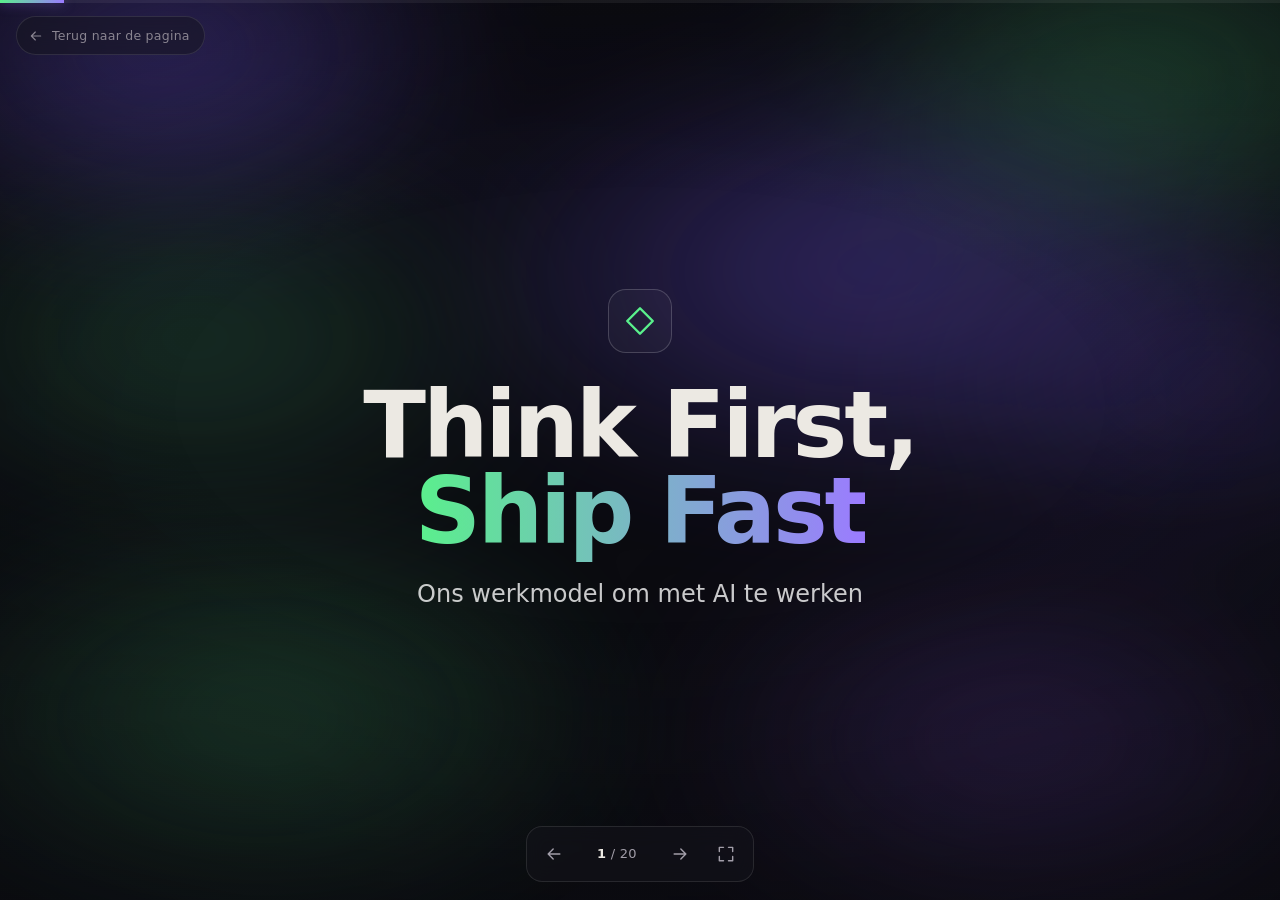
==== commit c71c7ade: "Drop the quality slide and the speaker-notes feature Deck: - Removed "Kwaliteit is bijna niet te def" ====
--- a/slides.html
+++ b/slides.html
@@ -63,18 +63,13 @@
   <main class="stage" id="stage">
 
     <!-- ============ 1 · titel ============ -->
-    <section class="slide title" aria-label="Slide 1 van 21">
+    <section class="slide title" aria-label="Slide 1 van 20">
       <div class="mark"><svg class="ico" style="color:var(--mens)"><use href="#ic-diamond"/></svg></div>
       <h1>Think First,<br><span class="grad">Ship Fast</span></h1>
       <p class="lede">Ons werkmodel om met AI te werken</p>
-      <div class="slide-notes"><span class="nlabel">Spreeknotities</span>
-        <ul>
-          <li>Dit is een werkmodel om AI in te zetten zonder ons oordeel weg te geven.</li>
-        </ul>
-      </div>
     </section>
     <!-- ============ 2 · verantwoording: AI-hulp en bronnen ============ -->
-    <section class="slide" aria-label="Slide 2 van 21">
+    <section class="slide" aria-label="Slide 2 van 20">
       <div class="slide-split top">
        <div class="split-lead">
         <p class="slide-kicker"><span class="dot"></span>Verantwoording</p>
@@ -100,51 +95,10 @@
           <p class="srcfoot">Volledige links staan op de one-pager, sectie Bronnen.</p>
         </div>
       </div>
-      <div class="slide-notes"><span class="nlabel">Spreeknotities</span>
-        <ul>
-          <li>Even open over hoe dit stuk gemaakt is.</li>
-          <li>De basis van de teksten heb ik zelf geschreven, dit is mijn eigen denkwerk en mijn eigen ervaring.</li>
-          <li>AI heeft daarna aangevuld en aangescherpt, en ik heb elke keuze zelf gemaakt. Dus AI in de lus, mens aan het stuur, precies waar dit model over gaat.</li>
-          <li>De cijfers en claims komen uit negen bronnen, die staan met links op de one-pager.</li>
-        </ul>
-      </div>
-    </section>
-    <!-- ============ 3 · kwaliteit is bijna niet te definiëren ============ -->
-    <section class="slide" aria-label="Slide 3 van 21">
-      <p class="slide-kicker"><span class="dot"></span>01 · Kwaliteit</p>
-      <h2 class="slide-title">Kwaliteit is bijna niet te definiëren</h2>
-      <div class="slide-split">
-        <ul class="points">
-          <li class="point"><span class="ico"><svg><use href="#ic-diamond"/></svg></span><span class="txt">Kwaliteit betekent iets anders <b>per bedrijf en per probleem</b></span></li>
-          <li class="point warn"><span class="ico"><svg><use href="#ic-mean"/></svg></span><span class="txt">De valkuil: kwaliteit terugbrengen tot "mooi" of "werkt perfect"</span></li>
-          <li class="point ai"><span class="ico"><svg><use href="#ic-ai"/></svg></span><span class="txt">Iets dat er op het eerste oog mooi uitziet en goed lijkt te werken, maakt AI inmiddels <b>moeiteloos</b></span></li>
-          <li class="point mens"><span class="ico"><svg><use href="#ic-target"/></svg></span><span class="txt">Kwaliteit is <b>niet hoe iets eruitziet</b></span></li>
-        </ul>
-        <div class="illo">
-          <svg viewBox="0 0 300 180" role="img" aria-label="Kwaliteit is lastig te definiëren">
-            <polygon points="150,40 208,95 150,150 92,95" fill="rgba(63,198,174,.06)" stroke="#3fc6ae" stroke-width="1.8"/>
-            <text x="150" y="108" text-anchor="middle" font-size="44" font-weight="700" fill="#3fc6ae">?</text>
-            <text x="150" y="172" text-anchor="middle" font-size="11">wat is "goed"?</text>
-            <text x="34" y="52" font-size="10" opacity=".55">mooi</text>
-            <text x="252" y="48" font-size="10" text-anchor="end" opacity=".55">foutloos</text>
-            <text x="256" y="150" font-size="10" text-anchor="end" opacity=".55">snel</text>
-          </svg>
-        </div>
-      </div>
-      <div class="slide-notes"><span class="nlabel">Spreeknotities</span>
-        <ul>
-          <li>Kwaliteit is bijna niet te definiëren.</li>
-          <li>Iedereen vindt kwaliteit belangrijk, maar niemand krijgt het scherp. Het betekent per bedrijf en per probleem iets anders.</li>
-          <li>De valkuil is dat we kwaliteit samenpersen tot "mooi" of "foutloos", en dat is steeds meer een basisvereiste.</li>
-          <li>Iets dat er goed uitziet en werkt, maakt AI inmiddels zelf. Kwaliteit zit dus niet in hoe iets eruitziet.</li>
-          <li>AI kan niet bepalen óf iets zou moeten bestaan, en dat is precies waar kwaliteit begint.</li>
-          <li>Het gevaar is niet dat AI alles slecht maakt, maar dat het middelmaat sneller en overtuigender maakt.</li>
-        </ul>
-      </div>
-    </section>
-    <!-- ============ 4 · sneller was altijd de agenda ============ -->
-    <section class="slide" aria-label="Slide 4 van 21">
-      <p class="slide-kicker"><span class="dot"></span>02 · Sneller</p>
+    </section>
+    <!-- ============ 3 · sneller was altijd de agenda ============ -->
+    <section class="slide" aria-label="Slide 3 van 20">
+      <p class="slide-kicker"><span class="dot"></span>01 · Sneller</p>
       <h2 class="slide-title">Sneller was altijd de agenda</h2>
       <div class="slide-split">
         <ul class="points">
@@ -164,18 +118,10 @@
           </svg>
         </div>
       </div>
-      <div class="slide-notes"><span class="nlabel">Spreeknotities</span>
-        <ul>
-          <li>Ik pleit niet voor langzamer werken.</li>
-          <li>Designers willen altijd sneller leveren, dat is niks nieuws.</li>
-          <li>We leveren voortdurend in op volledigheid en zekerheid, in naam van leren en opleveren.</li>
-          <li>Bijna niets van mijn werk in productie ziet eruit zoals ik het bedacht.</li>
-        </ul>
-      </div>
-    </section>
-    <!-- ============ 5 · ai-first denkt alleen aan delivery ============ -->
-    <section class="slide" aria-label="Slide 5 van 21">
-      <p class="slide-kicker"><span class="dot"></span>03 · Twee kanten</p>
+    </section>
+    <!-- ============ 4 · ai-first denkt alleen aan delivery ============ -->
+    <section class="slide" aria-label="Slide 4 van 20">
+      <p class="slide-kicker"><span class="dot"></span>02 · Twee kanten</p>
       <h2 class="slide-title">AI-first denkt alleen aan Delivery</h2>
       <div class="slide-split">
         <ul class="points">
@@ -199,19 +145,10 @@
           </svg>
         </div>
       </div>
-      <div class="slide-notes"><span class="nlabel">Spreeknotities</span>
-        <ul>
-          <li>Er zijn twee manieren van werk maken, en het AI-first-denken kent er maar één.</li>
-          <li>Het AI-first-denken stelt vooral één vraag, hoe bouwen we sneller. En daar levert het echt op, dus dit is geen stroman.</li>
-          <li>Maar snelheid is maar één kant, sneller bouwen verschuift de last naar review en QA.</li>
-          <li>Wat ik om me heen zie, AI versnelt het ontwikkelwerk en daardoor wordt UX vaker gevraagd voor hand-offs en om de backlog te vullen.</li>
-          <li>Discovery gaat over wát er zou moeten bestaan, en daar golden designers vaak als de poortwachters tussen vraag en uitvoering.</li>
-        </ul>
-      </div>
-    </section>
-    <!-- ============ 6 · per project: hoeveel denkwerk vóór we bouwen? ============ -->
-    <section class="slide" aria-label="Slide 6 van 21">
-      <p class="slide-kicker"><span class="dot"></span>04 · De kern</p>
+    </section>
+    <!-- ============ 5 · per project: hoeveel denkwerk vóór we bouwen? ============ -->
+    <section class="slide" aria-label="Slide 5 van 20">
+      <p class="slide-kicker"><span class="dot"></span>03 · De kern</p>
       <h2 class="slide-title">Per project: hoeveel denkwerk vóór we bouwen?</h2>
       <div class="slide-split">
         <ul class="points">
@@ -231,18 +168,10 @@
           </svg>
         </div>
       </div>
-      <div class="slide-notes"><span class="nlabel">Spreeknotities</span>
-        <ul>
-          <li>Dit is het hele model in één beeld.</li>
-          <li>We doen niet meer elk project volgens hetzelfde proces.</li>
-          <li>Veel onzekerheid, impact of kans op onderscheid gaat naar Discovery, de rest naar Delivery.</li>
-          <li>De winst, AI versnelt het bouwen en wij zetten ons oordeel in waar het telt.</li>
-        </ul>
-      </div>
-    </section>
-    <!-- ============ 7 · één vraag bepaalt de route ============ -->
-    <section class="slide" aria-label="Slide 7 van 21">
-      <p class="slide-kicker"><span class="dot"></span>05 · De triage</p>
+    </section>
+    <!-- ============ 6 · één vraag bepaalt de route ============ -->
+    <section class="slide" aria-label="Slide 6 van 20">
+      <p class="slide-kicker"><span class="dot"></span>04 · De triage</p>
       <h2 class="slide-title">Eén vraag bepaalt de route</h2>
       <div class="slide-split">
         <ul class="points">
@@ -277,19 +206,10 @@
           </svg>
         </div>
       </div>
-      <div class="slide-notes"><span class="nlabel">Spreeknotities</span>
-        <ul>
-          <li>De triage is het scharnier van het model.</li>
-          <li>Het kernteam, UX, PO en dev, legt eerst een korte basis vast: probleem, gebruiker, doel, risico's en uitkomst.</li>
-          <li>Dan twee checks. Valt er nog iets te kiezen, want als de oplossing al vaststaat is Discovery verspilling.</li>
-          <li>En is dit verantwoord, want bij kwetsbare gebruikers of gevoelige data mag je niet blind bouwen.</li>
-          <li>Een project mag later opnieuw door de triage als er iets verandert.</li>
-        </ul>
-      </div>
-    </section>
-    <!-- ============ 8 · discovery, jij stuurt de ai ============ -->
-    <section class="slide mens" aria-label="Slide 8 van 21">
-      <p class="slide-kicker"><span class="dot"></span>06 · Discovery</p>
+    </section>
+    <!-- ============ 7 · discovery, jij stuurt de ai ============ -->
+    <section class="slide mens" aria-label="Slide 7 van 20">
+      <p class="slide-kicker"><span class="dot"></span>05 · Discovery</p>
       <h2 class="slide-title">Discovery, jij stuurt de AI</h2>
       <div class="slide-split">
         <ul class="points">
@@ -308,19 +228,10 @@
           </svg>
         </div>
       </div>
-      <div class="slide-notes"><span class="nlabel">Spreeknotities</span>
-        <ul>
-          <li>In Discovery stuur jij, AI helpt mee met patronen, richtingen en concepten.</li>
-          <li>Volledige double diamond, eerst breed verkennen en dan bewust kiezen.</li>
-          <li>Jij bepaalt het echte probleem en de verantwoorde keuze.</li>
-          <li>Je levert een besluit met een standpunt, geen scherm.</li>
-          <li>Een AI-patroon is een aanwijzing, dus blijf herleidbaar naar de bron.</li>
-        </ul>
-      </div>
-    </section>
-    <!-- ============ 9 · drie signalen wijzen naar discovery ============ -->
-    <section class="slide" aria-label="Slide 9 van 21">
-      <p class="slide-kicker"><span class="dot"></span>07 · Signalen</p>
+    </section>
+    <!-- ============ 8 · drie signalen wijzen naar discovery ============ -->
+    <section class="slide" aria-label="Slide 8 van 20">
+      <p class="slide-kicker"><span class="dot"></span>06 · Signalen</p>
       <h2 class="slide-title">Drie signalen wijzen naar Discovery</h2>
       <div class="slide-split">
         <ul class="points">
@@ -349,19 +260,10 @@
           </svg>
         </div>
       </div>
-      <div class="slide-notes"><span class="nlabel">Spreeknotities</span>
-        <ul>
-          <li>Drie signalen, en ze tellen op. Hoe meer er tegelijk hoog staan, hoe eerder Discovery.</li>
-          <li>Onzekerheid gaat over het probleem, niet over de oplossing. Weten we wat er speelt of leunen we op een aanname?</li>
-          <li>Impact is breedte maal ernst. Een klein ongemak voor iedereen kan zwaarder wegen dan een groot ongemak voor drie mensen.</li>
-          <li>Onderscheid is de vraag of we hier het verschil kunnen maken, of dat we iets bouwen dat elke concurrent ook heeft.</li>
-          <li>Staan alle drie laag, dan is Delivery geen luiheid maar de juiste keuze.</li>
-        </ul>
-      </div>
-    </section>
-    <!-- ============ 10 · discovery is niet van de designteams ============ -->
-    <section class="slide" aria-label="Slide 10 van 21">
-      <p class="slide-kicker"><span class="dot"></span>08 · Herkomst</p>
+    </section>
+    <!-- ============ 9 · discovery is niet van de designteams ============ -->
+    <section class="slide" aria-label="Slide 9 van 20">
+      <p class="slide-kicker"><span class="dot"></span>07 · Herkomst</p>
       <h2 class="slide-title">Discovery is niet van de designteams</h2>
       <div class="slide-split">
         <ul class="points">
@@ -386,18 +288,10 @@
           </svg>
         </div>
       </div>
-      <div class="slide-notes"><span class="nlabel">Spreeknotities</span>
-        <ul>
-          <li>Discovery is niet van ons alleen.</li>
-          <li>De beste organisaties laten ideeën van overal komen, van engineering en support tot leiding, research en de klant.</li>
-          <li>Onze rol is niet dat wij als enige bedenken, maar dat wij het denkwerk goed organiseren.</li>
-          <li>Het bedenken van wat waardevol is, neemt AI niet over.</li>
-        </ul>
-      </div>
-    </section>
-    <!-- ============ 11 · delivery, jij bewaakt de ai ============ -->
-    <section class="slide ai" aria-label="Slide 11 van 21">
-      <p class="slide-kicker"><span class="dot"></span>09 · Delivery</p>
+    </section>
+    <!-- ============ 10 · delivery, jij bewaakt de ai ============ -->
+    <section class="slide ai" aria-label="Slide 10 van 20">
+      <p class="slide-kicker"><span class="dot"></span>08 · Delivery</p>
       <h2 class="slide-title">Delivery, jij bewaakt de AI</h2>
       <div class="slide-split">
         <ul class="points">
@@ -423,20 +317,10 @@
           </svg>
         </div>
       </div>
-      <div class="slide-notes"><span class="nlabel">Spreeknotities</span>
-        <ul>
-          <li>Hier draait de rol om: in Discovery stuur je, hier bewaak je.</li>
-          <li>AI maakt een werkende versie, jij controleert en neemt het besluit.</li>
-          <li>Je bewaakt uitzonderingen, samenhang, toegankelijkheid, teksten en risico's.</li>
-          <li>We prototypen in code om een besluit te toetsen voordat het naar dev gaat.</li>
-          <li>Voorbeeld, operationeel werk zoals inloggen of een betaalstap gaat bijna direct hierheen.</li>
-          <li>Benadruk dat het prototype grotendeels bruikbaar is richting productie, zodat dev erop verder bouwt. Dat vraagt code-gebaseerde tooling, geen wegwerp-HTML.</li>
-        </ul>
-      </div>
-    </section>
-    <!-- ============ 12 · ai maakt, wij bewaken ============ -->
-    <section class="slide" aria-label="Slide 12 van 21">
-      <p class="slide-kicker"><span class="dot"></span>10 · Kwaliteitslat</p>
+    </section>
+    <!-- ============ 11 · ai maakt, wij bewaken ============ -->
+    <section class="slide" aria-label="Slide 11 van 20">
+      <p class="slide-kicker"><span class="dot"></span>09 · Kwaliteitslat</p>
       <h2 class="slide-title">AI maakt, wij bewaken</h2>
       <div class="slide-split">
         <ul class="points">
@@ -455,20 +339,10 @@
           </ul>
         </div>
       </div>
-      <div class="slide-notes"><span class="nlabel">Spreeknotities</span>
-        <ul>
-          <li>Dit is onze definition of done, en het antwoord op "gaat de kwaliteit dan niet onderuit".</li>
-          <li>Elke oplevering gaat langs dezelfde checklist, al vanaf de eerste versie.</li>
-          <li>Op de checklist staan FortyTwo, B1-taal, alle situaties, consistentie, productcontext en goed genoeg.</li>
-          <li>Wat niet klopt gaat terug, en terugkerende missers verwerken we in onze instructies en het design system.</li>
-          <li>Ontwikkelaars gebruiken AI massaal en vertrouwen de uitkomst maar half, precies daarom is een vaste lat nodig in plaats van per geval kijken.</li>
-          <li>De grens is duidelijk: wij beoordelen op UX en kwaliteit, niet op de juistheid van de code. Dat blijft het werk van dev en AI.</li>
-        </ul>
-      </div>
-    </section>
-    <!-- ============ 13 · bij digitaal inschrijven sloegen we de afweging over ============ -->
-    <section class="slide" aria-label="Slide 13 van 21">
-      <p class="slide-kicker"><span class="dot"></span>11 · Voorbeeld</p>
+    </section>
+    <!-- ============ 12 · bij digitaal inschrijven sloegen we de afweging over ============ -->
+    <section class="slide" aria-label="Slide 12 van 20">
+      <p class="slide-kicker"><span class="dot"></span>10 · Voorbeeld</p>
       <h2 class="slide-title">Bij digitaal inschrijven sloegen we de afweging over</h2>
       <div class="slide-split">
         <ul class="points">
@@ -493,19 +367,10 @@
           </svg>
         </div>
       </div>
-      <div class="slide-notes"><span class="nlabel">Spreeknotities</span>
-        <ul>
-          <li>Bij digitaal inschrijven kunnen ouders die de taal niet spreken hun kind aanmelden via het formulier.</li>
-          <li>We zetten AI in om de vertalingen te versnellen. Op snelheid was dat een makkelijke keuze.</li>
-          <li>Wat we niet deden: expliciet afwegen of dat verantwoord was. Onzekerheid, impact en verantwoordelijkheid zijn nooit tegen elkaar gezet.</li>
-          <li>Daar ging het mis. Niet omdat AI het niet kon, maar omdat we de vraag niet hebben gesteld.</li>
-          <li>Dit is een misser van ons, en precies daarom moet de triage een vast moment zijn en geen gevoel.</li>
-        </ul>
-      </div>
-    </section>
-    <!-- ============ 14 · zonder principes is de triage een gevoel ============ -->
-    <section class="slide" aria-label="Slide 14 van 21">
-      <p class="slide-kicker"><span class="dot"></span>12 · Strategie</p>
+    </section>
+    <!-- ============ 13 · zonder principes is de triage een gevoel ============ -->
+    <section class="slide" aria-label="Slide 13 van 20">
+      <p class="slide-kicker"><span class="dot"></span>11 · Strategie</p>
       <h2 class="slide-title">Zonder principes is de triage een gevoel</h2>
       <div class="slide-split">
         <ul class="points">
@@ -535,19 +400,10 @@
           </svg>
         </div>
       </div>
-      <div class="slide-notes"><span class="nlabel">Spreeknotities</span>
-        <ul>
-          <li>De triage is geen gevoel alleen, we toetsen haar aan een korte UX-strategie.</li>
-          <li>Die beschrijft wat goed is voor onze gebruikers, met visie, principes, problem statement en prioriteiten.</li>
-          <li>De principes zijn het belangrijkste, scherpe regels die keuzes sturen en ook AI de goede kant op duwen.</li>
-          <li>De modellen zijn slim genoeg, het schaarse is dat wij ze onze context voeren, dus juist deze strategie maakt AI waardevol.</li>
-          <li>De valkuil: een strategie die AI in vijf minuten maakt wordt gemiddeld, en dat wil de triage juist voorkomen.</li>
-        </ul>
-      </div>
-    </section>
-    <!-- ============ 15 · een evolutie op de triple diamond ============ -->
-    <section class="slide" aria-label="Slide 15 van 21">
-      <p class="slide-kicker"><span class="dot"></span>13 · Triple diamond</p>
+    </section>
+    <!-- ============ 14 · een evolutie op de triple diamond ============ -->
+    <section class="slide" aria-label="Slide 14 van 20">
+      <p class="slide-kicker"><span class="dot"></span>12 · Triple diamond</p>
       <h2 class="slide-title">Een evolutie op de triple diamond</h2>
       <div class="slide-split">
         <ul class="points">
@@ -571,17 +427,10 @@
           </svg>
         </div>
       </div>
-      <div class="slide-notes"><span class="nlabel">Spreeknotities</span>
-        <ul>
-          <li>We gooien onze gedeelde taal niet weg.</li>
-          <li>Challenge, Problem statement, Solution en Outcome blijven de mijlpalen waarmee we afstemmen met PO en dev.</li>
-          <li>Dit is geen heel nieuw proces. Het model zit tussen de mijlpalen, niet eroverheen.</li>
-        </ul>
-      </div>
-    </section>
-    <!-- ============ 16 · de triage knipt de route, niet de mijlpalen ============ -->
-    <section class="slide" aria-label="Slide 16 van 21">
-      <p class="slide-kicker"><span class="dot"></span>14 · De route</p>
+    </section>
+    <!-- ============ 15 · de triage knipt de route, niet de mijlpalen ============ -->
+    <section class="slide" aria-label="Slide 15 van 20">
+      <p class="slide-kicker"><span class="dot"></span>13 · De route</p>
       <h2 class="slide-title">De triage knipt de route, niet de mijlpalen</h2>
       <div class="slide-split">
         <ul class="points">
@@ -606,18 +455,10 @@
           </svg>
         </div>
       </div>
-      <div class="slide-notes"><span class="nlabel">Spreeknotities</span>
-        <ul>
-          <li>We sturen niet elk project door de volledige double diamond, de triage knipt de route.</li>
-          <li>Een project mag opnieuw door de triage als de onzekerheid of impact groter wordt.</li>
-          <li>Wat een project oplevert, zoals data en servicetickets, komt terug bij de triage. Het is een lus, geen rechte lijn.</li>
-          <li>Werk komt van twee kanten, uit de backlog van de PO en uit kansen die we zelf uit onderzoek zien. Het blijft een wisselwerking.</li>
-        </ul>
-      </div>
-    </section>
-    <!-- ============ 17 · je moet mee kunnen bouwen ============ -->
-    <section class="slide" aria-label="Slide 17 van 21">
-      <p class="slide-kicker"><span class="dot"></span>15 · Vaardigheid</p>
+    </section>
+    <!-- ============ 16 · je moet mee kunnen bouwen ============ -->
+    <section class="slide" aria-label="Slide 16 van 20">
+      <p class="slide-kicker"><span class="dot"></span>14 · Vaardigheid</p>
       <h2 class="slide-title">Je moet mee kunnen bouwen</h2>
       <div class="slide-split">
         <ul class="points">
@@ -645,18 +486,10 @@
           </svg>
         </div>
       </div>
-      <div class="slide-notes"><span class="nlabel">Spreeknotities</span>
-        <ul>
-          <li>Durf eerlijk te kiezen, niet elk project verdient Discovery en niet alles mag blind naar Delivery.</li>
-          <li>Je hebt genoeg AI- en bouwvaardigheid nodig om een geloofwaardige controle te zijn. Anders keur je iets goed wat je niet kunt beoordelen.</li>
-          <li>Probeer bewust meerdere richtingen, het eerste AI-idee is de valkuil. Het klinkt redelijk en daarom stop je met zoeken.</li>
-          <li>Het is een spectrum: basisbegrip, geen engineer worden. De kern blijft strategisch en creatief.</li>
-        </ul>
-      </div>
-    </section>
-    <!-- ============ 18 · je bent niet meer de enige maker ============ -->
-    <section class="slide" aria-label="Slide 18 van 21">
-      <p class="slide-kicker"><span class="dot"></span>16 · Rol</p>
+    </section>
+    <!-- ============ 17 · je bent niet meer de enige maker ============ -->
+    <section class="slide" aria-label="Slide 17 van 20">
+      <p class="slide-kicker"><span class="dot"></span>15 · Rol</p>
       <h2 class="slide-title">Je bent niet meer de enige maker</h2>
       <div class="slide-split">
         <ul class="points">
@@ -686,18 +519,10 @@
           </svg>
         </div>
       </div>
-      <div class="slide-notes"><span class="nlabel">Spreeknotities</span>
-        <ul>
-          <li>Laat los dat wij de enige makers zijn. Onze waarde zit in het bewaken van kwaliteit voor het hele team, niet in het zelf tekenen van elk scherm.</li>
-          <li>Dat voelt als verlies, maar er komt iets voor terug. Wie het mechanische werk kwijtraakt, krijgt ruimte om bewuster met kwaliteit bezig te zijn.</li>
-          <li>Wisselen tussen sturen en bewaken kost energie, plan Discovery en Delivery apart.</li>
-          <li>Het oordeel leunt op ervaring, dus koppel senior en junior. Bescherm bij junioren juist het breed proberen, zodat ze smaak opbouwen.</li>
-        </ul>
-      </div>
-    </section>
-    <!-- ============ 19 · we laten het maken los, niet de kwaliteit ============ -->
-    <section class="slide" aria-label="Slide 19 van 21">
-      <p class="slide-kicker"><span class="dot"></span>17 · Afronding</p>
+    </section>
+    <!-- ============ 18 · we laten het maken los, niet de kwaliteit ============ -->
+    <section class="slide" aria-label="Slide 18 van 20">
+      <p class="slide-kicker"><span class="dot"></span>16 · Afronding</p>
       <h2 class="slide-title">We laten het maken los, niet de kwaliteit</h2>
       <div class="duo">
         <div class="duo-col let">
@@ -718,17 +543,10 @@
           </ul>
         </div>
       </div>
-      <div class="slide-notes"><span class="nlabel">Spreeknotities</span>
-        <ul>
-          <li>Wat we loslaten, hi-fi-schermen als hoofdresultaat, zware overdrachten en één proces voor alles.</li>
-          <li>Wat we bewaken, meerdere richtingen, de kwaliteitslat, onderbouwde besluiten en menselijke verantwoordelijkheid.</li>
-          <li>De lat gaat niet omlaag, alleen de manier waarop we hem halen verandert.</li>
-        </ul>
-      </div>
-    </section>
-    <!-- ============ 20 · oordeel wordt de kracht ============ -->
-    <section class="slide" aria-label="Slide 20 van 21">
-      <p class="slide-kicker"><span class="dot"></span>18 · Oordeel</p>
+    </section>
+    <!-- ============ 19 · oordeel wordt de kracht ============ -->
+    <section class="slide" aria-label="Slide 19 van 20">
+      <p class="slide-kicker"><span class="dot"></span>17 · Oordeel</p>
       <h2 class="slide-title">Oordeel wordt de kracht</h2>
       <div class="slide-split">
         <ul class="points">
@@ -754,18 +572,9 @@
           </svg>
         </div>
       </div>
-      <div class="slide-notes"><span class="nlabel">Spreeknotities</span>
-        <ul>
-          <li>Dit is het waarom achter het hele model.</li>
-          <li>Nu uitvoering goedkoop wordt, is ons oordeel wat ons onderscheidt.</li>
-          <li>Mijn doel is sneller beslissen wat de moeite waard is, en tegelijk de blijvende ideeën beschermen.</li>
-          <li>AI versnelt alles wat na die beslissing komt, dus de winst zit vooraan in het proces.</li>
-          <li>Aan het begin worden vage problemen gevormd tot ideeën. Daar is nog weinig ingericht en daar valt het meest te halen.</li>
-        </ul>
-      </div>
-    </section>
-    <!-- ============ 21 · de mens beslist, ai versnelt de rest ============ -->
-    <section class="slide finale" aria-label="Slide 21 van 21">
+    </section>
+    <!-- ============ 20 · de mens beslist, ai versnelt de rest ============ -->
+    <section class="slide finale" aria-label="Slide 20 van 20">
       <h2 class="slide-title finale-title">De mens beslist, AI versnelt de rest</h2>
       <ul class="sumstrip">
         <li>Bij de start kiezen we de route</li>
@@ -867,14 +676,6 @@
         </svg>
       </div>
       <p class="closer grad">Think First, Ship Fast</p>
-      <div class="slide-notes"><span class="nlabel">Spreeknotities</span>
-        <ul>
-          <li>Bij de start kiezen we de route, in Discovery stuur je, in Delivery bewaak je, en de mens blijft verantwoordelijk.</li>
-          <li>Challenge gaat door de triage naar Discovery of direct naar Delivery, en alles eindigt in Outcome dat de volgende triage voedt.</li>
-          <li>Waar ik feedback op wil: klopt de triage als beslismoment, is de kwaliteitslat streng genoeg, en wat mis je.</li>
-          <li>Ik voer nu geen discussie. Ik stuur het deck rond en hoor de reacties graag deze week.</li>
-        </ul>
-      </div>
     </section>
 
   </main>
@@ -882,29 +683,11 @@
   <!-- ============ bediening ============ -->
   <nav class="controls" aria-label="Presentatie-bediening">
     <button type="button" id="prevBtn" aria-label="Vorige slide" title="Vorige (←)"><svg class="ico"><use href="#ic-arrow-left"/></svg></button>
-    <span class="count" id="count"><b>1</b> / 21</span>
+    <span class="count" id="count"><b>1</b> / 20</span>
     <button type="button" id="nextBtn" aria-label="Volgende slide" title="Volgende (→)"><svg class="ico"><use href="#ic-arrow-right"/></svg></button>
-    <span class="div" aria-hidden="true"></span>
-    <button type="button" id="notesBtn" aria-pressed="false" aria-label="Spreeknotities tonen" title="Notities (N)"><svg class="ico"><use href="#ic-notes"/></svg></button>
-    <button type="button" id="presentBtn" aria-label="Open notities in apart tabblad" title="Notities in apart tabblad (P)"><svg class="ico"><use href="#ic-external"/></svg></button>
     <button type="button" id="fsBtn" aria-label="Volledig scherm" title="Volledig scherm (F)"><svg class="ico"><use href="#ic-expand"/></svg></button>
   </nav>
 
-  <!-- ============ speaker notes-lade ============ -->
-  <aside class="notes" id="notes" aria-label="Spreeknotities">
-    <div class="notes-head">
-      <span class="lbl"><svg class="ico"><use href="#ic-notes"/></svg>Spreeknotities <span class="num" id="notesNum">· slide 1</span></span>
-      <div class="notes-actions">
-        <span class="notes-status" id="notesStatus" aria-live="polite"></span>
-        <button type="button" class="notes-btn" id="notesReset">Herstel origineel</button>
-        <button type="button" class="notes-close" id="notesClose" aria-label="Notities sluiten"><svg class="ico"><use href="#ic-close"/></svg></button>
-      </div>
-    </div>
-    <h2 id="notesTitle" class="notes-title"></h2>
-    <div class="notes-body">
-      <textarea id="notesEdit" class="notes-edit" spellcheck="true" aria-label="Spreeknotities bewerken" placeholder="Schrijf hier je spreeknotities…"></textarea>
-    </div>
-  </aside>
 
   <script src="slides.js"></script>
 </body>
--- a/slides.css
+++ b/slides.css
@@ -249,53 +249,6 @@
 .controls .div{width:1px;height:22px;background:var(--line2);margin:0 4px}
 .controls button[aria-pressed="true"]{color:var(--ai);background:rgba(155,123,255,.14)}
 
-/* ===== speaker notes-lade ===== */
-.notes{position:fixed;left:0;right:0;bottom:0;z-index:44;transform:translateY(100%);
-  transition:transform .32s var(--ease);
-  background:rgba(14,14,20,.96);border-top:1px solid var(--line2);
-  -webkit-backdrop-filter:blur(14px);backdrop-filter:blur(14px);
-  box-shadow:0 -20px 50px rgba(0,0,0,.5);max-height:46vh;display:flex;flex-direction:column}
-.notes.open{transform:none}
-.notes-head{display:flex;align-items:center;justify-content:space-between;gap:12px;
-  padding:14px 22px;border-bottom:1px solid var(--line)}
-.notes-head .lbl{display:flex;align-items:center;gap:10px;font-size:11px;letter-spacing:.22em;text-transform:uppercase;color:var(--faint)}
-.notes-head .lbl .ico{width:16px;height:16px;color:var(--ai)}
-.notes-head .num{font-size:12px;color:var(--faint)}
-.notes-close{appearance:none;border:none;background:transparent;color:var(--muted);cursor:pointer;
-  width:34px;height:34px;border-radius:9px;display:grid;place-items:center}
-.notes-close:hover{color:var(--ink);background:rgba(255,255,255,.07)}
-.notes-close .ico{width:18px;height:18px}
-.notes-body{padding:18px 22px 26px;overflow-y:auto;font-size:16px;line-height:1.65;color:var(--bodytext)}
-.notes-body p{margin:0 0 12px;max-width:72ch}
-.notes-body p:last-child{margin-bottom:0}
-.notes-body strong{color:var(--ink)}
-/* bewerkbare notities */
-.notes-actions{display:flex;align-items:center;gap:10px}
-.notes-status{font-size:11px;color:var(--faint);letter-spacing:.02em;min-width:74px;text-align:right;transition:color .2s}
-.notes-status.saved{color:var(--mens)}
-.notes-btn{appearance:none;background:transparent;border:1px solid var(--line2);color:var(--muted);cursor:pointer;
-  font-size:11px;letter-spacing:.02em;padding:6px 11px;border-radius:8px;white-space:nowrap;transition:color .15s,border-color .15s}
-.notes-btn:hover{color:var(--ink);border-color:var(--faint)}
-.notes-edit{display:block;width:100%;min-height:120px;max-width:72ch;background:rgba(255,255,255,.03);
-  border:1px solid var(--line);border-radius:10px;padding:14px 16px;
-  color:var(--bodytext);font-family:inherit;font-size:16px;line-height:1.65;resize:none;outline:none;overflow:hidden}
-.notes-edit:focus{border-color:var(--line2);background:rgba(255,255,255,.05)}
-.notes-edit::placeholder{color:var(--faint)}
-.notes-title{display:none}
-
-/* ===== presentatieweergave (apart tabblad, ?view=notes) ===== */
-.notes-view{overflow:auto}
-.notes-view .bg-aura,.notes-view .veil,.notes-view .deck-back,.notes-view .deck-progress,.notes-view .stage{display:none}
-.notes-view #notesBtn,.notes-view #presentBtn,.notes-view #fsBtn,.notes-view #notesClose,.notes-view .controls .div{display:none}
-.notes-view .notes{position:static;transform:none;max-height:none;height:auto;display:block;
-  background:transparent;border-top:none;box-shadow:none;-webkit-backdrop-filter:none;backdrop-filter:none}
-.notes-view .notes-head{max-width:900px;margin:0 auto;padding:64px 24px 0;border-bottom:none}
-.notes-view .notes-title{display:block;max-width:900px;margin:6px auto 0;padding:0 24px;
-  font-size:clamp(26px,3.4vw,40px);line-height:1.06;letter-spacing:-.02em;font-weight:800;color:var(--ink)}
-.notes-view .notes-body{max-width:900px;margin:0 auto;padding:18px 24px 110px}
-.notes-view .notes-edit{min-height:54vh;font-size:19px;line-height:1.7}
-.notes-view .controls{background:rgba(20,20,28,.7)}
-
 .kbd{font:600 11px/1 "Helvetica Neue",Arial,sans-serif;color:var(--faint);
   border:1px solid var(--line2);border-radius:5px;padding:3px 5px;background:rgba(255,255,255,.03)}
 
@@ -311,6 +264,16 @@
   .ask{border-color:rgba(255,125,51,.45);background:rgba(255,125,51,.09)}
   .ask .ico{border-color:rgba(255,125,51,.4);background:rgba(255,125,51,.12)}
 }
+
+/* ===== grote schermen: de hele slide schaalt mee =====
+   Zoom in plaats van losse fontgroottes, zodat tekst, panelen, iconen en
+   diagrammen in verhouding blijven. De hoogte-eis voorkomt dat een breed maar
+   laag scherm gaat scrollen. De slide blijft binnen de stage, want de breedte
+   is een percentage van de stage met een max-width erop. */
+@media(min-width:1700px) and (min-height:1000px){ .slide:not(.finale){zoom:1.15} }
+@media(min-width:2100px) and (min-height:1100px){ .slide:not(.finale){zoom:1.3} }
+@media(min-width:2600px) and (min-height:1250px){ .slide:not(.finale){zoom:1.5} }
+@media(min-width:3200px) and (min-height:1450px){ .slide:not(.finale){zoom:1.7} }
 
 /* ===== responsive ===== */
 @media(max-width:820px){
@@ -331,18 +294,12 @@
   *,*::before,*::after{animation:none!important;transition:none!important}
 }
 
-/* ===== print: handout met notities ===== */
+/* ===== print: handout ===== */
 @media print{
   body{overflow:visible;background:#fff;color:#111}
   .bg-aura,.veil,.controls,.deck-back,.deck-progress{display:none!important}
-  .notes{position:static;transform:none;max-height:none;box-shadow:none;background:#fff;border-top:1px solid #ccc}
   .stage{position:static;display:block;padding:0}
   .slide{display:block!important;max-width:none;page-break-after:always;padding:24px 0;border-bottom:1px solid #ccc;animation:none}
   .slide-title,.slide-kicker,.point .txt,.slide.title h1{color:#111}
   .point .ico,.slide.title .mark{border-color:#ccc;background:#f4f4f4}
-  .slide-notes{display:block;margin-top:16px;padding-top:12px;border-top:1px dashed #bbb;font-size:12.5px;line-height:1.5;color:#333}
-  .slide-notes .nlabel{font-weight:700;color:#111;display:block;margin-bottom:4px}
-  .slide-notes ul{margin:0;padding-left:18px}
-  .slide-notes li{margin:0 0 3px}
-}
-.slide-notes{display:none}
+}
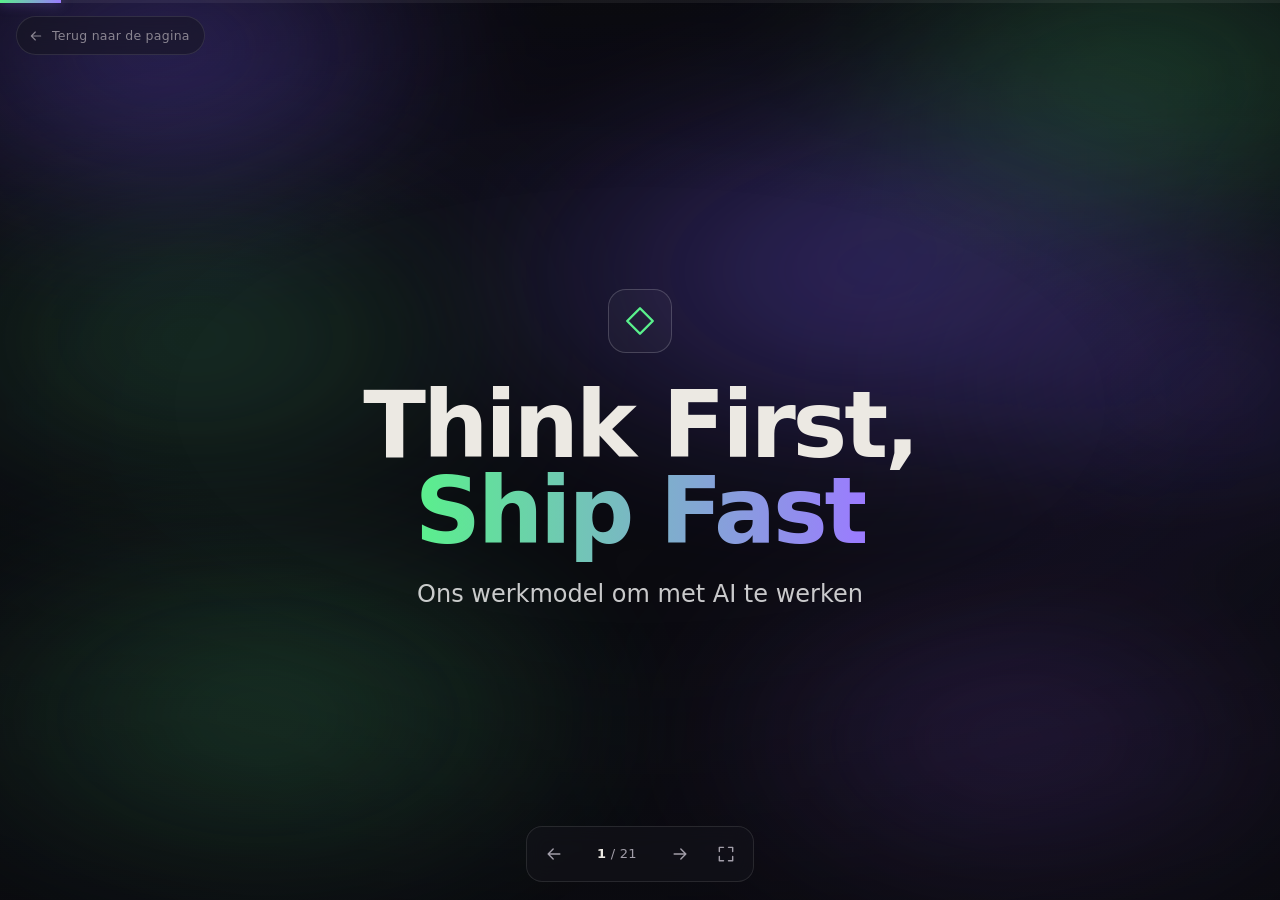
==== commit 36b4fefb: "feat: add iteration and deliverables slides, drop triple diamond Add a slide on iterating and speed " ====
--- a/slides.html
+++ b/slides.html
@@ -63,13 +63,13 @@
   <main class="stage" id="stage">
 
     <!-- ============ 1 · titel ============ -->
-    <section class="slide title" aria-label="Slide 1 van 20">
+    <section class="slide title" aria-label="Slide 1 van 21">
       <div class="mark"><svg class="ico" style="color:var(--mens)"><use href="#ic-diamond"/></svg></div>
       <h1>Think First,<br><span class="grad">Ship Fast</span></h1>
       <p class="lede">Ons werkmodel om met AI te werken</p>
     </section>
     <!-- ============ 2 · verantwoording: AI-hulp en bronnen ============ -->
-    <section class="slide" aria-label="Slide 2 van 20">
+    <section class="slide" aria-label="Slide 2 van 21">
       <div class="slide-split top">
        <div class="split-lead">
         <p class="slide-kicker"><span class="dot"></span>Verantwoording</p>
@@ -97,7 +97,7 @@
       </div>
     </section>
     <!-- ============ 3 · sneller was altijd de agenda ============ -->
-    <section class="slide" aria-label="Slide 3 van 20">
+    <section class="slide" aria-label="Slide 3 van 21">
       <p class="slide-kicker"><span class="dot"></span>01 · Sneller</p>
       <h2 class="slide-title">Sneller was altijd de agenda</h2>
       <div class="slide-split">
@@ -120,7 +120,7 @@
       </div>
     </section>
     <!-- ============ 4 · ai-first denkt alleen aan delivery ============ -->
-    <section class="slide" aria-label="Slide 4 van 20">
+    <section class="slide" aria-label="Slide 4 van 21">
       <p class="slide-kicker"><span class="dot"></span>02 · Twee kanten</p>
       <h2 class="slide-title">AI-first denkt alleen aan Delivery</h2>
       <div class="slide-split">
@@ -147,7 +147,7 @@
       </div>
     </section>
     <!-- ============ 5 · per project: hoeveel denkwerk vóór we bouwen? ============ -->
-    <section class="slide" aria-label="Slide 5 van 20">
+    <section class="slide" aria-label="Slide 5 van 21">
       <p class="slide-kicker"><span class="dot"></span>03 · De kern</p>
       <h2 class="slide-title">Per project: hoeveel denkwerk vóór we bouwen?</h2>
       <div class="slide-split">
@@ -170,7 +170,7 @@
       </div>
     </section>
     <!-- ============ 6 · één vraag bepaalt de route ============ -->
-    <section class="slide" aria-label="Slide 6 van 20">
+    <section class="slide" aria-label="Slide 6 van 21">
       <p class="slide-kicker"><span class="dot"></span>04 · De triage</p>
       <h2 class="slide-title">Eén vraag bepaalt de route</h2>
       <div class="slide-split">
@@ -208,7 +208,7 @@
       </div>
     </section>
     <!-- ============ 7 · discovery, jij stuurt de ai ============ -->
-    <section class="slide mens" aria-label="Slide 7 van 20">
+    <section class="slide mens" aria-label="Slide 7 van 21">
       <p class="slide-kicker"><span class="dot"></span>05 · Discovery</p>
       <h2 class="slide-title">Discovery, jij stuurt de AI</h2>
       <div class="slide-split">
@@ -230,7 +230,7 @@
       </div>
     </section>
     <!-- ============ 8 · drie signalen wijzen naar discovery ============ -->
-    <section class="slide" aria-label="Slide 8 van 20">
+    <section class="slide" aria-label="Slide 8 van 21">
       <p class="slide-kicker"><span class="dot"></span>06 · Signalen</p>
       <h2 class="slide-title">Drie signalen wijzen naar Discovery</h2>
       <div class="slide-split">
@@ -262,13 +262,13 @@
       </div>
     </section>
     <!-- ============ 9 · discovery is niet van de designteams ============ -->
-    <section class="slide" aria-label="Slide 9 van 20">
+    <section class="slide" aria-label="Slide 9 van 21">
       <p class="slide-kicker"><span class="dot"></span>07 · Herkomst</p>
       <h2 class="slide-title">Discovery is niet van de designteams</h2>
       <div class="slide-split">
         <ul class="points">
           <li class="point mens"><span class="ico"><svg><use href="#ic-users"/></svg></span><span class="txt">Goede ideeën kunnen overal vandaan komen, van engineering en support tot de klant zelf</span></li>
-          <li class="point warn"><span class="ico"><svg><use href="#ic-ai"/></svg></span><span class="txt">Maar het bedenken van wat er zou moeten bestaan, <b>dat neemt AI niet over</b></span></li>
+          <li class="point warn"><span class="ico"><svg><use href="#ic-ai"/></svg></span><span class="txt">Maar het bedenken en bepalen van wat er zou moeten bestaan, <b>dat neemt AI niet over</b></span></li>
         </ul>
         <div class="illo">
           <svg viewBox="0 0 300 180" role="img" aria-label="Ideeën komen overal vandaan naar Discovery">
@@ -290,7 +290,7 @@
       </div>
     </section>
     <!-- ============ 10 · delivery, jij bewaakt de ai ============ -->
-    <section class="slide ai" aria-label="Slide 10 van 20">
+    <section class="slide ai" aria-label="Slide 10 van 21">
       <p class="slide-kicker"><span class="dot"></span>08 · Delivery</p>
       <h2 class="slide-title">Delivery, jij bewaakt de AI</h2>
       <div class="slide-split">
@@ -319,7 +319,7 @@
       </div>
     </section>
     <!-- ============ 11 · ai maakt, wij bewaken ============ -->
-    <section class="slide" aria-label="Slide 11 van 20">
+    <section class="slide" aria-label="Slide 11 van 21">
       <p class="slide-kicker"><span class="dot"></span>09 · Kwaliteitslat</p>
       <h2 class="slide-title">AI maakt, wij bewaken</h2>
       <div class="slide-split">
@@ -340,9 +340,35 @@
         </div>
       </div>
     </section>
-    <!-- ============ 12 · bij digitaal inschrijven sloegen we de afweging over ============ -->
-    <section class="slide" aria-label="Slide 12 van 20">
-      <p class="slide-kicker"><span class="dot"></span>10 · Voorbeeld</p>
+    <!-- ============ 12 · sneller leveren, vaker itereren ============ -->
+    <section class="slide" aria-label="Slide 12 van 21">
+      <p class="slide-kicker"><span class="dot"></span>10 · Itereren</p>
+      <h2 class="slide-title">Sneller leveren, vaker itereren</h2>
+      <div class="slide-split">
+        <ul class="points">
+          <li class="point ai"><span class="ico"><svg><use href="#ic-rocket"/></svg></span><span class="txt">Sneller leveren mag, maar niet met de belofte dat het <b>in één keer klopt</b></span></li>
+          <li class="point"><span class="ico"><svg><use href="#ic-loop"/></svg></span><span class="txt">We zetten iets neer, meten wat het doet, en verbeteren in een <b>volgende ronde</b></span></li>
+          <li class="point mens"><span class="ico"><svg><use href="#ic-signal"/></svg></span><span class="txt">Elke iteratie verhoogt de <b>zekerheid over de kwaliteit</b></span></li>
+          <li class="point warn"><span class="ico"><svg><use href="#ic-eye"/></svg></span><span class="txt">Honderd procent zekerheid vooraf bestond nooit, <b>dat was schijnzekerheid</b></span></li>
+        </ul>
+        <div class="illo">
+          <svg viewBox="0 0 300 190" role="img" aria-label="De zekerheid over de kwaliteit stijgt van 10 procent na de eerste iteratie naar 90 procent na de vierde. Volledige zekerheid vooraf bestaat niet.">
+            <defs><marker id="it-a" markerWidth="8" markerHeight="8" refX="6" refY="4" orient="auto"><path d="M0 0 8 4 0 8z" fill="#5af08c" stroke="none"/></marker></defs>
+            <line x1="34" y1="30" x2="286" y2="30" stroke="rgba(255,255,255,.20)" stroke-width="1" stroke-dasharray="4 4"/>
+            <text x="286" y="24" text-anchor="end" font-size="10" fill="#948f9e">100% vooraf bestaat niet</text>
+            <line x1="34" y1="26" x2="34" y2="146" stroke="rgba(255,255,255,.14)" stroke-width="1"/>
+            <line x1="34" y1="146" x2="286" y2="146" stroke="rgba(255,255,255,.14)" stroke-width="1"/>
+            <path d="M52 134 C104 128 118 96 150 84 C186 70 214 56 268 44" fill="none" stroke="#5af08c" stroke-width="2" marker-end="url(#it-a)"/>
+            <g fill="#5af08c" stroke="none"><circle cx="52" cy="134" r="3.2"/><circle cx="118" cy="96" r="3.2"/><circle cx="186" cy="70" r="3.2"/><circle cx="252" cy="47" r="3.2"/></g>
+            <g font-size="9" fill="#948f9e" text-anchor="middle"><text x="52" y="160">1</text><text x="118" y="160">2</text><text x="186" y="160">3</text><text x="252" y="160">4</text></g>
+            <text x="160" y="182" text-anchor="middle" font-size="10">zekerheid groeit per iteratie</text>
+          </svg>
+        </div>
+      </div>
+    </section>
+    <!-- ============ 13 · bij digitaal inschrijven sloegen we de afweging over ============ -->
+    <section class="slide" aria-label="Slide 13 van 21">
+      <p class="slide-kicker"><span class="dot"></span>11 · Voorbeeld</p>
       <h2 class="slide-title">Bij digitaal inschrijven sloegen we de afweging over</h2>
       <div class="slide-split">
         <ul class="points">
@@ -368,9 +394,9 @@
         </div>
       </div>
     </section>
-    <!-- ============ 13 · zonder principes is de triage een gevoel ============ -->
-    <section class="slide" aria-label="Slide 13 van 20">
-      <p class="slide-kicker"><span class="dot"></span>11 · Strategie</p>
+    <!-- ============ 14 · zonder principes is de triage een gevoel ============ -->
+    <section class="slide" aria-label="Slide 14 van 21">
+      <p class="slide-kicker"><span class="dot"></span>12 · Strategie</p>
       <h2 class="slide-title">Zonder principes is de triage een gevoel</h2>
       <div class="slide-split">
         <ul class="points">
@@ -401,35 +427,8 @@
         </div>
       </div>
     </section>
-    <!-- ============ 14 · een evolutie op de triple diamond ============ -->
-    <section class="slide" aria-label="Slide 14 van 20">
-      <p class="slide-kicker"><span class="dot"></span>12 · Triple diamond</p>
-      <h2 class="slide-title">Een evolutie op de triple diamond</h2>
-      <div class="slide-split">
-        <ul class="points">
-          <li class="point"><span class="ico"><svg><use href="#ic-flag"/></svg></span><span class="txt">De vier mijlpalen <b>blijven</b>: Challenge, Problem statement, Solution, Outcome</span></li>
-          <li class="point"><span class="ico"><svg><use href="#ic-branch"/></svg></span><span class="txt">Een <b>ontwikkeling</b> van de triple diamond, geen vervanging</span></li>
-          <li class="point"><span class="ico"><svg><use href="#ic-users"/></svg></span><span class="txt">Onze gedeelde taal met PO en dev verandert dus <b>niet</b></span></li>
-        </ul>
-        <div class="illo">
-          <svg viewBox="0 0 320 158" role="img" aria-label="De triple diamond met de vier mijlpalen Challenge, Problem statement, Solution en Outcome">
-            <defs><linearGradient id="g9" x1="0" y1="0" x2="1" y2="0"><stop offset="0" stop-color="#5af08c"/><stop offset="1" stop-color="#9b7bff"/></linearGradient></defs>
-            <line x1="20" y1="66" x2="300" y2="66" stroke="rgba(255,255,255,.12)" stroke-width="1"/>
-            <polygon points="20,66 66,40 112,66 66,92" fill="none" stroke="#5af08c" stroke-width="1.6"/>
-            <polygon points="112,66 160,40 208,66 160,92" fill="none" stroke="url(#g9)" stroke-width="1.6"/>
-            <polygon points="208,66 254,40 300,66 254,92" fill="none" stroke="#9b7bff" stroke-width="1.6"/>
-            <g fill="#ece9e3"><circle cx="20" cy="66" r="3.5"/><circle cx="112" cy="66" r="3.5"/><circle cx="208" cy="66" r="3.5"/><circle cx="300" cy="66" r="3.5"/></g>
-            <text x="12" y="116" text-anchor="start" font-size="10">Challenge</text>
-            <text x="112" y="112" text-anchor="middle" font-size="10">Problem</text>
-            <text x="112" y="125" text-anchor="middle" font-size="10">statement</text>
-            <text x="208" y="116" text-anchor="middle" font-size="10">Solution</text>
-            <text x="308" y="116" text-anchor="end" font-size="10">Outcome</text>
-          </svg>
-        </div>
-      </div>
-    </section>
     <!-- ============ 15 · de triage knipt de route, niet de mijlpalen ============ -->
-    <section class="slide" aria-label="Slide 15 van 20">
+    <section class="slide" aria-label="Slide 15 van 21">
       <p class="slide-kicker"><span class="dot"></span>13 · De route</p>
       <h2 class="slide-title">De triage knipt de route, niet de mijlpalen</h2>
       <div class="slide-split">
@@ -457,9 +456,9 @@
       </div>
     </section>
     <!-- ============ 16 · je moet mee kunnen bouwen ============ -->
-    <section class="slide" aria-label="Slide 16 van 20">
-      <p class="slide-kicker"><span class="dot"></span>14 · Vaardigheid</p>
-      <h2 class="slide-title">Je moet mee kunnen bouwen</h2>
+    <section class="slide" aria-label="Slide 16 van 21">
+      <p class="slide-kicker"><span class="dot"></span>14 · Als individu</p>
+      <h2 class="slide-title">Wat dit van ons vraagt</h2>
       <div class="slide-split">
         <ul class="points">
           <li class="point"><span class="ico"><svg><use href="#ic-scale"/></svg></span><span class="txt"><b>Eerlijk durven kiezen</b> welke route een project verdient</span></li>
@@ -487,9 +486,40 @@
         </div>
       </div>
     </section>
-    <!-- ============ 17 · je bent niet meer de enige maker ============ -->
-    <section class="slide" aria-label="Slide 17 van 20">
-      <p class="slide-kicker"><span class="dot"></span>15 · Rol</p>
+    <!-- ============ 17 · onze deliverables zijn ook input voor ai ============ -->
+    <section class="slide" aria-label="Slide 17 van 21">
+      <p class="slide-kicker"><span class="dot"></span>15 · Deliverables</p>
+      <h2 class="slide-title">Onze deliverables zijn ook input voor AI</h2>
+      <div class="slide-split">
+        <ul class="points">
+          <li class="point"><span class="ico"><svg><use href="#ic-notes"/></svg></span><span class="txt">We schreven onze documentatie voor mensen, nu <b>leest AI mee</b></span></li>
+          <li class="point mens"><span class="ico"><svg><use href="#ic-search"/></svg></span><span class="txt">De kennis onder het ontwerp moet <b>expliciet</b> zijn, een stockfoto in een persona draagt niets over</span></li>
+          <li class="point"><span class="ico"><svg><use href="#ic-checklist"/></svg></span><span class="txt">Onderzoeksinzichten, interactieafspraken en begrippen horen bij het <b>design system</b></span></li>
+          <li class="point ai"><span class="ico"><svg><use href="#ic-loop"/></svg></span><span class="txt">Dat vraagt onderhoud, en we meten het aan <b>wat er mee gemaakt wordt</b></span></li>
+        </ul>
+        <div class="illo">
+          <svg viewBox="0 0 300 176" role="img" aria-label="Onze ontwerpkennis is één bron die zowel mensen als AI lezen">
+            <defs><marker id="dl-m" markerWidth="8" markerHeight="8" refX="6" refY="4" orient="auto"><path d="M0 0 8 4 0 8z" fill="#5af08c" stroke="none"/></marker>
+            <marker id="dl-a" markerWidth="8" markerHeight="8" refX="6" refY="4" orient="auto"><path d="M0 0 8 4 0 8z" fill="#9b7bff" stroke="none"/></marker></defs>
+            <rect x="18" y="52" width="72" height="72" rx="10" fill="rgba(255,255,255,.03)" stroke="rgba(255,255,255,.32)" stroke-width="1.5"/>
+            <g stroke="rgba(255,255,255,.28)" stroke-width="3.4" stroke-linecap="round">
+              <line x1="32" y1="72" x2="70" y2="72"/><line x1="32" y1="88" x2="76" y2="88"/><line x1="32" y1="104" x2="58" y2="104"/>
+            </g>
+            <text x="54" y="144" text-anchor="middle" font-size="10">ontwerpkennis</text>
+            <path d="M96 76 C138 60 156 52 190 48" fill="none" stroke="#5af08c" stroke-width="1.5" marker-end="url(#dl-m)"/>
+            <path d="M96 100 C138 116 156 124 190 128" fill="none" stroke="#9b7bff" stroke-width="1.5" marker-end="url(#dl-a)"/>
+            <circle cx="228" cy="44" r="20" fill="rgba(90,240,140,.08)" stroke="#5af08c" stroke-width="1.6"/>
+            <text x="228" y="48" text-anchor="middle" class="lbl-mens" font-size="10">mens</text>
+            <rect x="206" y="112" width="44" height="34" rx="9" fill="rgba(155,123,255,.08)" stroke="#9b7bff" stroke-width="1.6"/>
+            <text x="228" y="133" text-anchor="middle" class="lbl-ai" font-size="10">AI</text>
+            <text x="270" y="88" text-anchor="middle" font-size="10">één bron</text>
+          </svg>
+        </div>
+      </div>
+    </section>
+    <!-- ============ 18 · je bent niet meer de enige maker ============ -->
+    <section class="slide" aria-label="Slide 18 van 21">
+      <p class="slide-kicker"><span class="dot"></span>16 · Rol</p>
       <h2 class="slide-title">Je bent niet meer de enige maker</h2>
       <div class="slide-split">
         <ul class="points">
@@ -520,9 +550,9 @@
         </div>
       </div>
     </section>
-    <!-- ============ 18 · we laten het maken los, niet de kwaliteit ============ -->
-    <section class="slide" aria-label="Slide 18 van 20">
-      <p class="slide-kicker"><span class="dot"></span>16 · Afronding</p>
+    <!-- ============ 19 · we laten het maken los, niet de kwaliteit ============ -->
+    <section class="slide" aria-label="Slide 19 van 21">
+      <p class="slide-kicker"><span class="dot"></span>17 · Afronding</p>
       <h2 class="slide-title">We laten het maken los, niet de kwaliteit</h2>
       <div class="duo">
         <div class="duo-col let">
@@ -544,16 +574,15 @@
         </div>
       </div>
     </section>
-    <!-- ============ 19 · oordeel wordt de kracht ============ -->
-    <section class="slide" aria-label="Slide 19 van 20">
-      <p class="slide-kicker"><span class="dot"></span>17 · Oordeel</p>
+    <!-- ============ 20 · oordeel wordt de kracht ============ -->
+    <section class="slide" aria-label="Slide 20 van 21">
+      <p class="slide-kicker"><span class="dot"></span>18 · Oordeel</p>
       <h2 class="slide-title">Oordeel wordt de kracht</h2>
       <div class="slide-split">
         <ul class="points">
           <li class="point mens"><span class="ico"><svg><use href="#ic-diamond"/></svg></span><span class="txt">Naarmate uitvoering inwisselbaar wordt, wordt ons <b>oordeel de kracht</b></span></li>
+          <li class="point"><span class="ico"><svg><use href="#ic-shield"/></svg></span><span class="txt">Bescherm waar originele ideeën ontstaan, laat AI de rest versnellen</span></li>
           <li class="point"><span class="ico"><svg><use href="#ic-target"/></svg></span><span class="txt">Mijn doel: <b>sneller beslissen</b> wat de moeite waard is om te maken</span></li>
-          <li class="point"><span class="ico"><svg><use href="#ic-shield"/></svg></span><span class="txt">Bescherm waar originele ideeën ontstaan, laat AI de rest versnellen</span></li>
-          <li class="point mens"><span class="ico"><svg><use href="#ic-search"/></svg></span><span class="txt">Aan het begin valt <b>evenveel te winnen</b> als in de afwerking</span></li>
         </ul>
         <div class="illo">
           <svg viewBox="0 0 300 180" role="img" aria-label="Uitvoering wordt inwisselbaar, oordeel wordt de kracht">
@@ -573,8 +602,8 @@
         </div>
       </div>
     </section>
-    <!-- ============ 20 · de mens beslist, ai versnelt de rest ============ -->
-    <section class="slide finale" aria-label="Slide 20 van 20">
+    <!-- ============ 21 · de mens beslist, ai versnelt de rest ============ -->
+    <section class="slide finale" aria-label="Slide 21 van 21">
       <h2 class="slide-title finale-title">De mens beslist, AI versnelt de rest</h2>
       <ul class="sumstrip">
         <li>Bij de start kiezen we de route</li>
